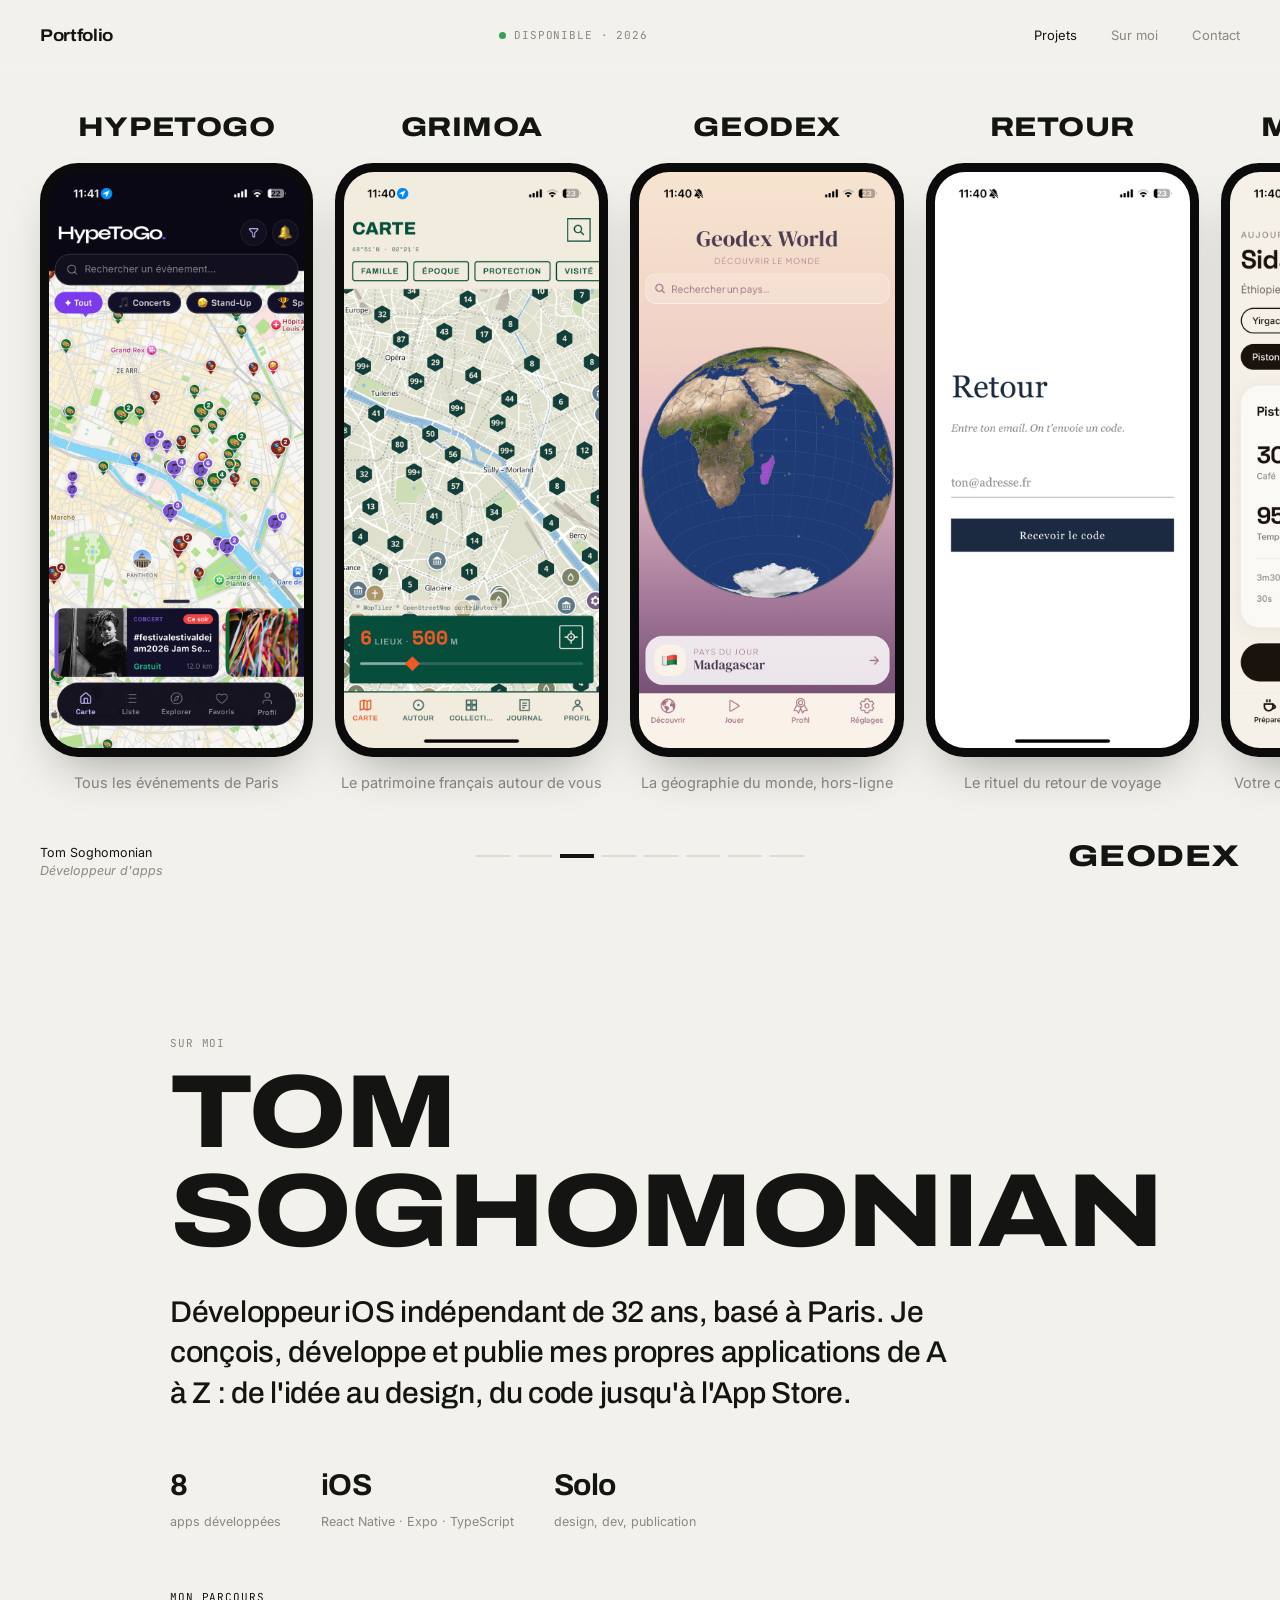
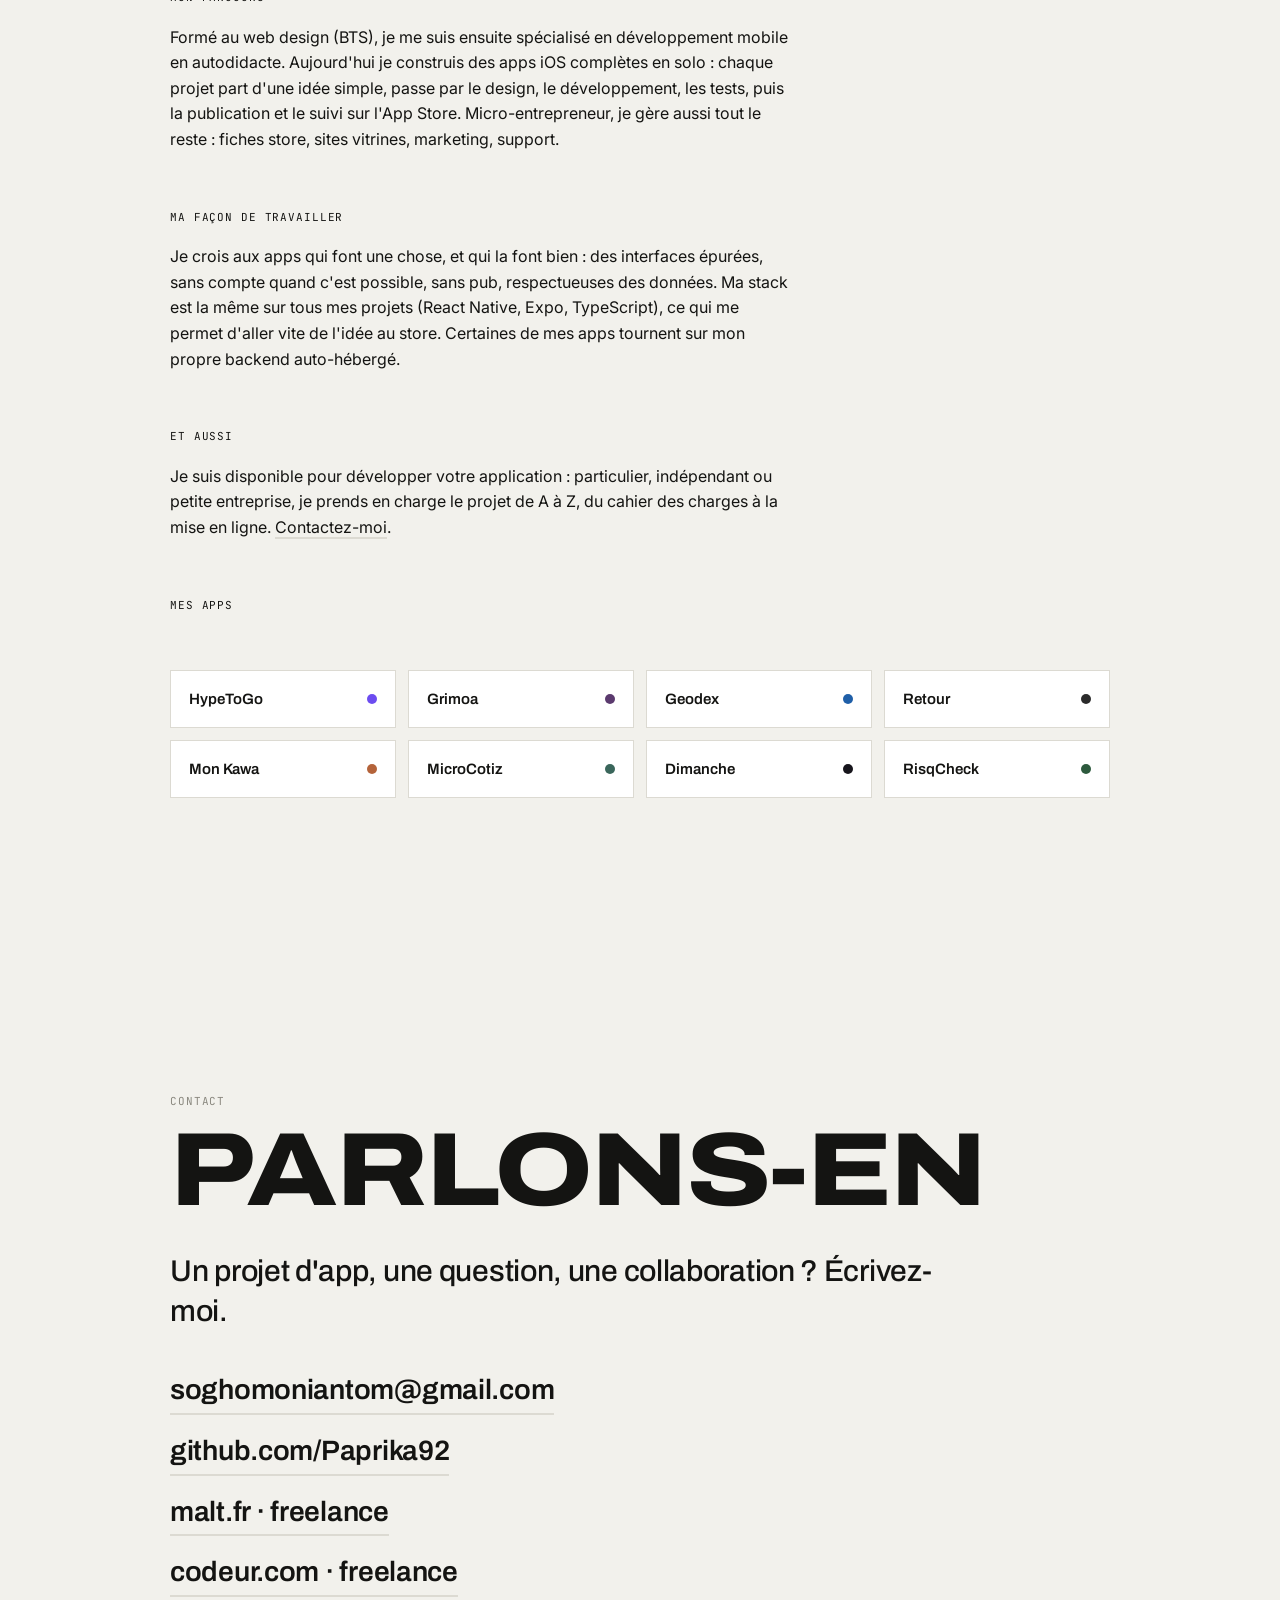
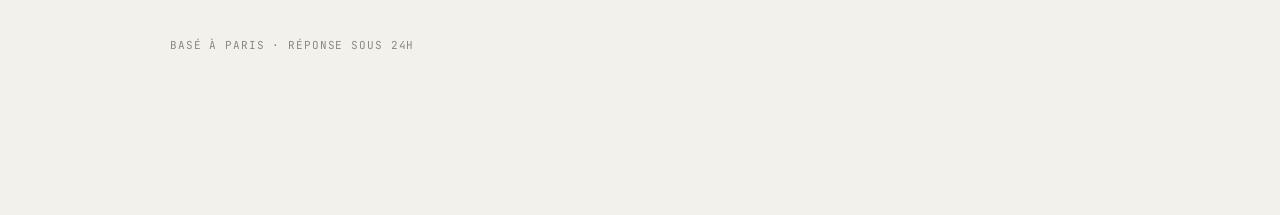
==== index.html @ f341fe70 "Suppression des tirets cadratins" ====
<!DOCTYPE html>
<html lang="fr">
<head>
<meta charset="UTF-8">
<meta name="viewport" content="width=device-width, initial-scale=1.0">
<title>Portfolio · Tom Soghomonian, développeur d'apps</title>
<meta name="description" content="Portfolio de Tom Soghomonian, développeur d'apps iOS indépendant. 8 applications publiées.">
<link rel="icon" type="image/png" sizes="32x32" href="favicon.png">
<link rel="apple-touch-icon" href="apple-touch-icon.png">
<link rel="preconnect" href="https://fonts.googleapis.com">
<link rel="preconnect" href="https://fonts.gstatic.com" crossorigin>
<link href="https://fonts.googleapis.com/css2?family=Archivo:wdth,wght@62..125,300..800&family=Inter:wght@400;500&family=JetBrains+Mono:wght@400;500&display=swap" rel="stylesheet">
<link rel="stylesheet" href="css/style.css?v=2">
</head>
<body>
<header>
  <a class="logo" href="index.html">Portfolio</a>
  <div class="status mono"><span class="dot"></span>Disponible · 2026</div>
  <nav>
    <a href="#projets" class="active">Projets</a>
    <a href="#sur-moi">Sur moi</a>
    <a href="#contact">Contact</a>
  </nav>
</header>
<main>
<section id="projets">
<div id="stage">
  <div class="rail" id="rail" aria-label="Mes applications">
<a class="card" href="apps/hypetogo.html" aria-label="HypeToGo">
  <span class="apptitle">HypeToGo</span>
  <div class="phone">
  <div class="screen"><img class="shot" src="img/hypetogo_ecran.png" alt="Écran d'accueil de HypeToGo"></div>
</div>
  <span class="tag">Tous les événements de Paris</span>
</a>
<a class="card" href="apps/grimoa.html" aria-label="Grimoa">
  <span class="apptitle">Grimoa</span>
  <div class="phone">
  <div class="screen"><img class="shot" src="img/grimoa_ecran.png" alt="Écran d'accueil de Grimoa"></div>
</div>
  <span class="tag">Le patrimoine français autour de vous</span>
</a>
<a class="card" href="apps/geodex.html" aria-label="Geodex">
  <span class="apptitle">Geodex</span>
  <div class="phone">
  <div class="screen"><img class="shot" src="img/geodex_ecran.png" alt="Écran d'accueil de Geodex"></div>
</div>
  <span class="tag">La géographie du monde, hors-ligne</span>
</a>
<a class="card" href="apps/retour.html" aria-label="Retour">
  <span class="apptitle">Retour</span>
  <div class="phone">
  <div class="screen"><img class="shot" src="img/retour_ecran.png" alt="Écran d'accueil de Retour"></div>
</div>
  <span class="tag">Le rituel du retour de voyage</span>
</a>
<a class="card" href="apps/monkawa.html" aria-label="Mon Kawa">
  <span class="apptitle">Mon Kawa</span>
  <div class="phone">
  <div class="screen"><img class="shot" src="img/monkawa_ecran.png" alt="Écran d'accueil de Mon Kawa"></div>
</div>
  <span class="tag">Votre compagnon café du quotidien</span>
</a>
<a class="card" href="apps/microcotiz.html" aria-label="MicroCotiz">
  <span class="apptitle">MicroCotiz</span>
  <div class="phone">
  <div class="screen"><img class="shot" src="img/microcotiz_ecran.png" alt="Écran d'accueil de MicroCotiz"></div>
</div>
  <span class="tag">Le compagnon des auto-entrepreneurs</span>
</a>
<a class="card" href="apps/dimanche.html" aria-label="Dimanche">
  <span class="apptitle">Dimanche</span>
  <div class="phone">
  <div class="screen"><img class="shot" src="img/dimanche_ecran.png" alt="Écran d'accueil de Dimanche"></div>
</div>
  <span class="tag">L'app qui n'ouvre que le dimanche soir</span>
</a>
<a class="card" href="apps/risqcheck.html" aria-label="RisqCheck">
  <span class="apptitle">RisqCheck</span>
  <div class="phone">
  <div class="screen"><img class="shot" src="img/risqcheck_ecran.png" alt="Écran d'accueil de RisqCheck"></div>
</div>
  <span class="tag">Les risques naturels de votre adresse</span>
</a>
  </div>
</div>
<div class="bottombar">
  <div class="who">Tom Soghomonian<br><em>Développeur d'apps</em></div>
  <div class="dashes" id="dashes"><button aria-label="Aller à HypeToGo"></button><button aria-label="Aller à Grimoa"></button><button aria-label="Aller à Geodex"></button><button aria-label="Aller à Retour"></button><button aria-label="Aller à Mon Kawa"></button><button aria-label="Aller à MicroCotiz"></button><button aria-label="Aller à Dimanche"></button><button aria-label="Aller à RisqCheck"></button></div>
  <div id="currentName">HypeToGo</div>
</div>
</section>
<section class="page" id="sur-moi">
  <span class="mono" style="color:var(--muted)">Sur moi</span>
  <h1 class="giant">Tom<br>Soghomonian</h1>
  <p class="big" style="margin-top:30px">Développeur iOS indépendant de <span id="age">32</span> ans, basé à Paris. Je conçois, développe et publie mes propres applications de A à Z : de l'idée au design, du code jusqu'à l'App Store.</p>
  <div class="facts">
    <div><strong>8</strong><span>apps développées</span></div>
    <div><strong>iOS</strong><span>React Native · Expo · TypeScript</span></div>
    <div><strong>Solo</strong><span>design, dev, publication</span></div>
  </div>
  <span class="mono sec-title">Mon parcours</span>
  <p class="desc">Formé au web design (BTS), je me suis ensuite spécialisé en développement mobile en autodidacte. Aujourd'hui je construis des apps iOS complètes en solo : chaque projet part d'une idée simple, passe par le design, le développement, les tests, puis la publication et le suivi sur l'App Store. Micro-entrepreneur, je gère aussi tout le reste : fiches store, sites vitrines, marketing, support.</p>
  <span class="mono sec-title">Ma façon de travailler</span>
  <p class="desc">Je crois aux apps qui font une chose, et qui la font bien : des interfaces épurées, sans compte quand c'est possible, sans pub, respectueuses des données. Ma stack est la même sur tous mes projets (React Native, Expo, TypeScript), ce qui me permet d'aller vite de l'idée au store. Certaines de mes apps tournent sur mon propre backend auto-hébergé.</p>
  <span class="mono sec-title">Et aussi</span>
  <p class="desc">Je suis disponible pour développer votre application : particulier, indépendant ou petite entreprise, je prends en charge le projet de A à Z, du cahier des charges à la mise en ligne. <a href="#contact" style="border-bottom:2px solid var(--line)">Contactez-moi</a>.</p>
  <span class="mono sec-title">Mes apps</span>
  <div class="applist"><a href="apps/hypetogo.html" style="--c:#6C4CF0">HypeToGo<i></i></a><a href="apps/grimoa.html" style="--c:#5B3A6E">Grimoa<i></i></a><a href="apps/geodex.html" style="--c:#1F5FA8">Geodex<i></i></a><a href="apps/retour.html" style="--c:#2B2B2B">Retour<i></i></a><a href="apps/monkawa.html" style="--c:#B4633A">Mon Kawa<i></i></a><a href="apps/microcotiz.html" style="--c:#3A665B">MicroCotiz<i></i></a><a href="apps/dimanche.html" style="--c:#17151C">Dimanche<i></i></a><a href="apps/risqcheck.html" style="--c:#2D5A3D">RisqCheck<i></i></a></div>
</section>
<section class="page" id="contact">
  <span class="mono" style="color:var(--muted)">Contact</span>
  <h1 class="giant">Parlons-en</h1>
  <p class="big" style="margin-top:30px">Un projet d'app, une question, une collaboration ? Écrivez-moi.</p>
  <div class="contactlinks">
    <a href="mailto:soghomoniantom@gmail.com">soghomoniantom@gmail.com</a>
    <a href="https://github.com/Paprika92" target="_blank" rel="noopener">github.com/Paprika92</a>
    <a href="https://www.malt.fr/profile/tomsoghomoniantom" target="_blank" rel="noopener">malt.fr · freelance</a>
    <a href="https://www.codeur.com/-tomsogho" target="_blank" rel="noopener">codeur.com · freelance</a>
  </div>
  <p class="mono" style="color:var(--muted);margin-top:40px">Basé à Paris · Réponse sous 24h</p>
</section>
</main>
<script>
const NAMES = ['HypeToGo', 'Grimoa', 'Geodex', 'Retour', 'Mon Kawa', 'MicroCotiz', 'Dimanche', 'RisqCheck'];
const rail = document.getElementById('rail');
const dashes = document.getElementById('dashes');
const currentName = document.getElementById('currentName');
[...dashes.children].forEach((b,i)=>b.addEventListener('click',()=>{
  rail.children[i].scrollIntoView({behavior:'smooth', inline:'center', block:'nearest'});
}));
function syncActive(){
  const mid = rail.scrollLeft + rail.clientWidth/2;
  let best=0, bd=Infinity;
  [...rail.children].forEach((el,i)=>{
    const c = el.offsetLeft + el.offsetWidth/2;
    const d = Math.abs(c-mid);
    if(d<bd){bd=d;best=i;}
  });
  currentName.textContent = NAMES[best];
  [...dashes.children].forEach((el,i)=>el.classList.toggle('on', i===best));
}
rail.addEventListener('scroll', ()=>requestAnimationFrame(syncActive), {passive:true});
window.addEventListener('resize', syncActive);
syncActive();
document.getElementById('age').textContent = (function(){
  const b = new Date(1994, 1, 16); // 16 février 1994
  const n = new Date();
  let a = n.getFullYear() - b.getFullYear();
  if (n.getMonth() < 1 || (n.getMonth() === 1 && n.getDate() < 16)) a--;
  return a;
})();
</script>
</body>
</html>
---- css/style.css ----
:root{
  --paper:#F2F1EC;
  --ink:#141412;
  --muted:#8A887F;
  --line:#DCDAD2;
  --accent:#141412;
  --card-h: min(66vh, 640px);
}
*{margin:0;padding:0;box-sizing:border-box}
html{scroll-behavior:smooth}
@media (prefers-reduced-motion: reduce){
  html{scroll-behavior:auto}
  *,*::before,*::after{animation:none!important;transition:none!important}
}
body{
  background:var(--paper);
  color:var(--ink);
  font-family:'Inter',sans-serif;
  font-size:15px;
  line-height:1.6;
  -webkit-font-smoothing:antialiased;
  min-height:100vh;
  display:flex;flex-direction:column;
}
a{color:inherit;text-decoration:none}
a:focus-visible,button:focus-visible{outline:2px solid var(--ink);outline-offset:3px}
.mono{font-family:'JetBrains Mono',monospace;font-size:11px;letter-spacing:.08em;text-transform:uppercase}

/* ---------- HEADER ---------- */
header{
  position:fixed;top:0;left:0;right:0;z-index:50;
  display:flex;align-items:center;justify-content:space-between;
  padding:22px 40px;
  background:linear-gradient(var(--paper) 60%, transparent);
}
.logo{
  font-family:'Archivo',sans-serif;
  font-weight:700;font-size:17px;letter-spacing:-.02em;
  font-stretch:110%;
}
.status{display:flex;align-items:center;gap:8px;color:var(--muted)}
.status .dot{width:7px;height:7px;border-radius:50%;background:#3A9D5C;animation:pulse 2.4s infinite}
@keyframes pulse{0%,100%{opacity:1}50%{opacity:.35}}
nav{display:flex;gap:34px}
nav a{font-size:13px;color:var(--muted);transition:color .2s}
nav a:hover,nav a.active{color:var(--ink)}

/* ---------- FOOTER BAR ---------- */
.bottombar{
  position:absolute;bottom:0;left:0;right:0;z-index:40;
  display:grid;grid-template-columns:1fr auto 1fr;align-items:end;
  padding:20px 40px;
  background:linear-gradient(transparent, var(--paper) 45%);
  pointer-events:none;
}
.bottombar > *{pointer-events:auto}
.who{font-size:12.5px;line-height:1.45}
.who em{font-style:italic;color:var(--muted)}
.dashes{display:flex;gap:8px;align-self:center;justify-self:center}
.dashes button{
  width:34px;height:14px;border:none;background:none;cursor:pointer;
  display:grid;align-items:center;
}
.dashes button::after{
  content:"";display:block;height:2px;background:var(--line);transition:all .3s;
}
.dashes button.on::after{height:4px;background:var(--ink)}
#currentName{
  justify-self:end;
  font-family:'Archivo',sans-serif;
  font-weight:800;font-stretch:125%;
  font-size:clamp(18px,2.4vw,30px);
  letter-spacing:.02em;text-transform:uppercase;
  white-space:nowrap;
}

/* ---------- CARROUSEL ---------- */
#projets{position:relative}
#stage{
  height:100vh;height:100svh;
  display:flex;flex-direction:column;justify-content:center;
}
.rail{
  display:flex;gap:22px;
  overflow-x:auto;
  scroll-snap-type:x mandatory;
  padding:30px 40px;
  scrollbar-width:none;
}
.rail::-webkit-scrollbar{display:none}
.card{
  flex:0 0 auto;
  scroll-snap-align:center;
  position:relative;
  display:flex;flex-direction:column;align-items:center;gap:14px;
  transition:transform .35s cubic-bezier(.2,.7,.2,1);
}
.card:hover{transform:translateY(-8px)}
.card .apptitle{
  font-family:'Archivo',sans-serif;font-weight:800;font-stretch:120%;
  font-size:clamp(19px,2.2vw,27px);letter-spacing:.02em;text-transform:uppercase;
  text-align:center;
}
.card .tag{font-size:14.5px;color:var(--muted);text-align:center;max-width:30ch}

/* ---------- PHONE MOCKUP ---------- */
.phone{
  width:calc(var(--card-h) * .46);
  height:var(--card-h);
  background:#0B0B0C;
  border-radius:38px;
  padding:9px;
  box-shadow:0 24px 50px -22px rgba(20,20,18,.4);
  position:relative;
}
.phone .screen{
  width:100%;height:100%;
  border-radius:30px;
  overflow:hidden;
  position:relative;
  background:var(--sc-bg,#fff);
}
.phone .screen img.shot{display:block;width:100%;height:100%;object-fit:cover}
/* éléments génériques des mini-écrans */

/* ---------- PAGES INTERNES ---------- */
main.page,section.page{
  flex:1;
  width:100%;max-width:1020px;margin:0 auto;
  padding:130px 40px 160px;
}
.crumb{color:var(--muted);display:inline-flex;gap:8px;align-items:center;margin-bottom:26px}
.crumb:hover{color:var(--ink)}
h1.giant{
  font-family:'Archivo',sans-serif;font-weight:800;font-stretch:118%;
  font-size:clamp(44px,9vw,104px);letter-spacing:-.02em;line-height:.95;
  text-transform:uppercase;margin:10px 0 12px;
}
.tagline{font-size:17px;color:var(--muted);max-width:44ch}
.hero-app{display:grid;grid-template-columns:1fr auto;gap:40px;align-items:center}
.hero-app .phone{--card-h:400px}
.meta{
  display:flex;flex-wrap:wrap;gap:34px;
  margin:44px 0;padding:22px 0;
  border-top:1px solid var(--line);border-bottom:1px solid var(--line);
}
.meta div span{display:block;font-size:11px;color:var(--muted);font-family:'JetBrains Mono',monospace;letter-spacing:.08em;text-transform:uppercase;margin-bottom:5px}
.meta div b{font-weight:500;font-size:14px}
.sec-title{color:var(--accent);display:block;margin:56px 0 18px}
.desc{max-width:62ch;font-size:16px}
.feat{display:grid;grid-template-columns:repeat(auto-fit,minmax(240px,1fr));gap:14px}
.feat li{
  list-style:none;padding:18px;border:1px solid var(--line);
  font-size:14px;background:#fff;
}
.feat li::before{content:"→";display:block;color:var(--accent);margin-bottom:8px;font-weight:700}
.stack{display:flex;flex-wrap:wrap;gap:10px}
.stack span{
  font-family:'JetBrains Mono',monospace;font-size:11.5px;
  padding:8px 14px;border:1px solid var(--line);border-radius:999px;background:#fff;
}
.gallery{display:grid;grid-auto-flow:column;grid-auto-columns:1fr;gap:14px}
.gallery .shot{
  aspect-ratio:9/16.5;background:var(--accent);
  display:grid;place-items:center;color:#fff;overflow:hidden;border-radius:6px;
}
.gallery .shot img{width:100%;height:100%;object-fit:cover}
.gallery .shot .ph{font-family:'JetBrains Mono',monospace;font-size:10px;letter-spacing:.1em;opacity:.55;text-transform:uppercase}
.store{
  display:inline-block;margin-top:50px;
  font-family:'Archivo',sans-serif;font-weight:700;font-size:16px;
  padding:16px 26px;border-radius:999px;
  background:var(--ink);color:var(--paper);
  transition:transform .2s;
}
.store:hover{transform:translateY(-3px)}
.store.soon{background:none;border:1px dashed var(--muted);color:var(--muted);pointer-events:none}
.pagenav{
  display:flex;justify-content:space-between;gap:20px;
  margin-top:80px;padding-top:28px;border-top:1px solid var(--line);
}
.pagenav a{font-family:'Archivo',sans-serif;font-weight:600;font-size:15px;color:var(--muted)}
.pagenav a:hover{color:var(--ink)}

/* Sur moi / Contact */
p.big{
  font-family:'Archivo',sans-serif;font-weight:500;
  font-size:clamp(20px,3vw,30px);line-height:1.35;letter-spacing:-.01em;
  max-width:26em;
}
.facts{display:flex;flex-wrap:wrap;gap:40px;margin-top:48px}
.facts div strong{display:block;font-family:'Archivo',sans-serif;font-weight:700;font-size:30px;letter-spacing:-.02em}
.facts div span{font-size:12.5px;color:var(--muted)}
.contactlinks{display:flex;flex-direction:column;gap:14px;margin-top:36px}
.contactlinks a{
  font-family:'Archivo',sans-serif;font-weight:600;font-size:clamp(20px,2.6vw,28px);
  letter-spacing:-.01em;width:fit-content;
  border-bottom:2px solid var(--line);transition:border-color .2s;
}
.contactlinks a:hover{border-color:var(--ink)}
.applist{margin-top:56px;display:grid;grid-template-columns:repeat(auto-fit,minmax(200px,1fr));gap:12px}
.applist a{
  padding:16px 18px;border:1px solid var(--line);background:#fff;
  display:flex;justify-content:space-between;align-items:center;
  font-family:'Archivo',sans-serif;font-weight:600;font-size:15px;
  transition:transform .2s;
}
.applist a:hover{transform:translateY(-3px)}
.applist a i{font-style:normal;width:10px;height:10px;border-radius:99px;background:var(--c)}

/* ---------- MOBILE ---------- */
@media (max-width:720px){
  header{padding:16px 20px}
  nav{gap:18px}
  .status{display:none}
  .rail{padding:24px 20px}
  :root{--card-h:56vh}
  .bottombar{padding:14px 20px;grid-template-columns:1fr auto}
  #currentName{display:none}
  .dashes{justify-self:end}
  .dashes button{width:20px}
  main.page,section.page{padding:110px 20px 120px}
  .gallery{grid-auto-flow:row;grid-template-columns:repeat(2,1fr)}
  .hero-app{grid-template-columns:1fr}
  .hero-app .phone{--card-h:340px;justify-self:center}
}
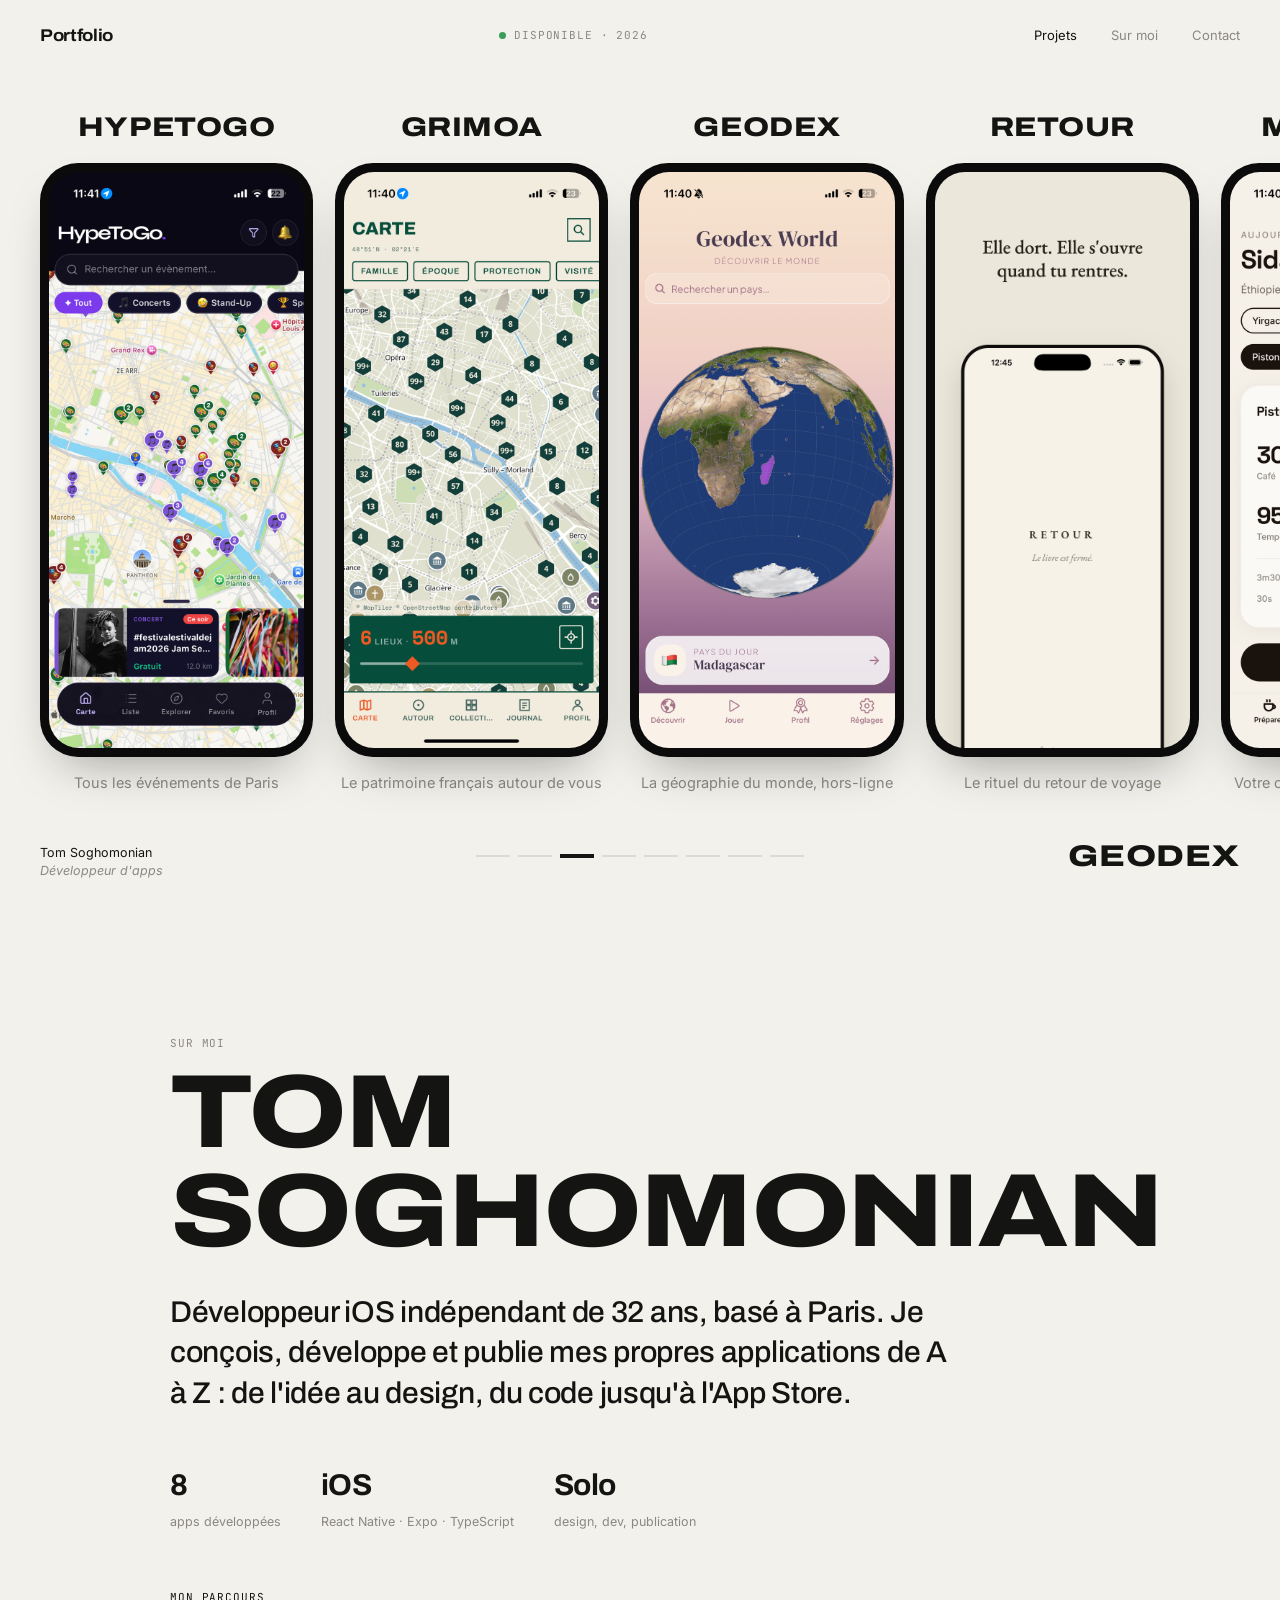
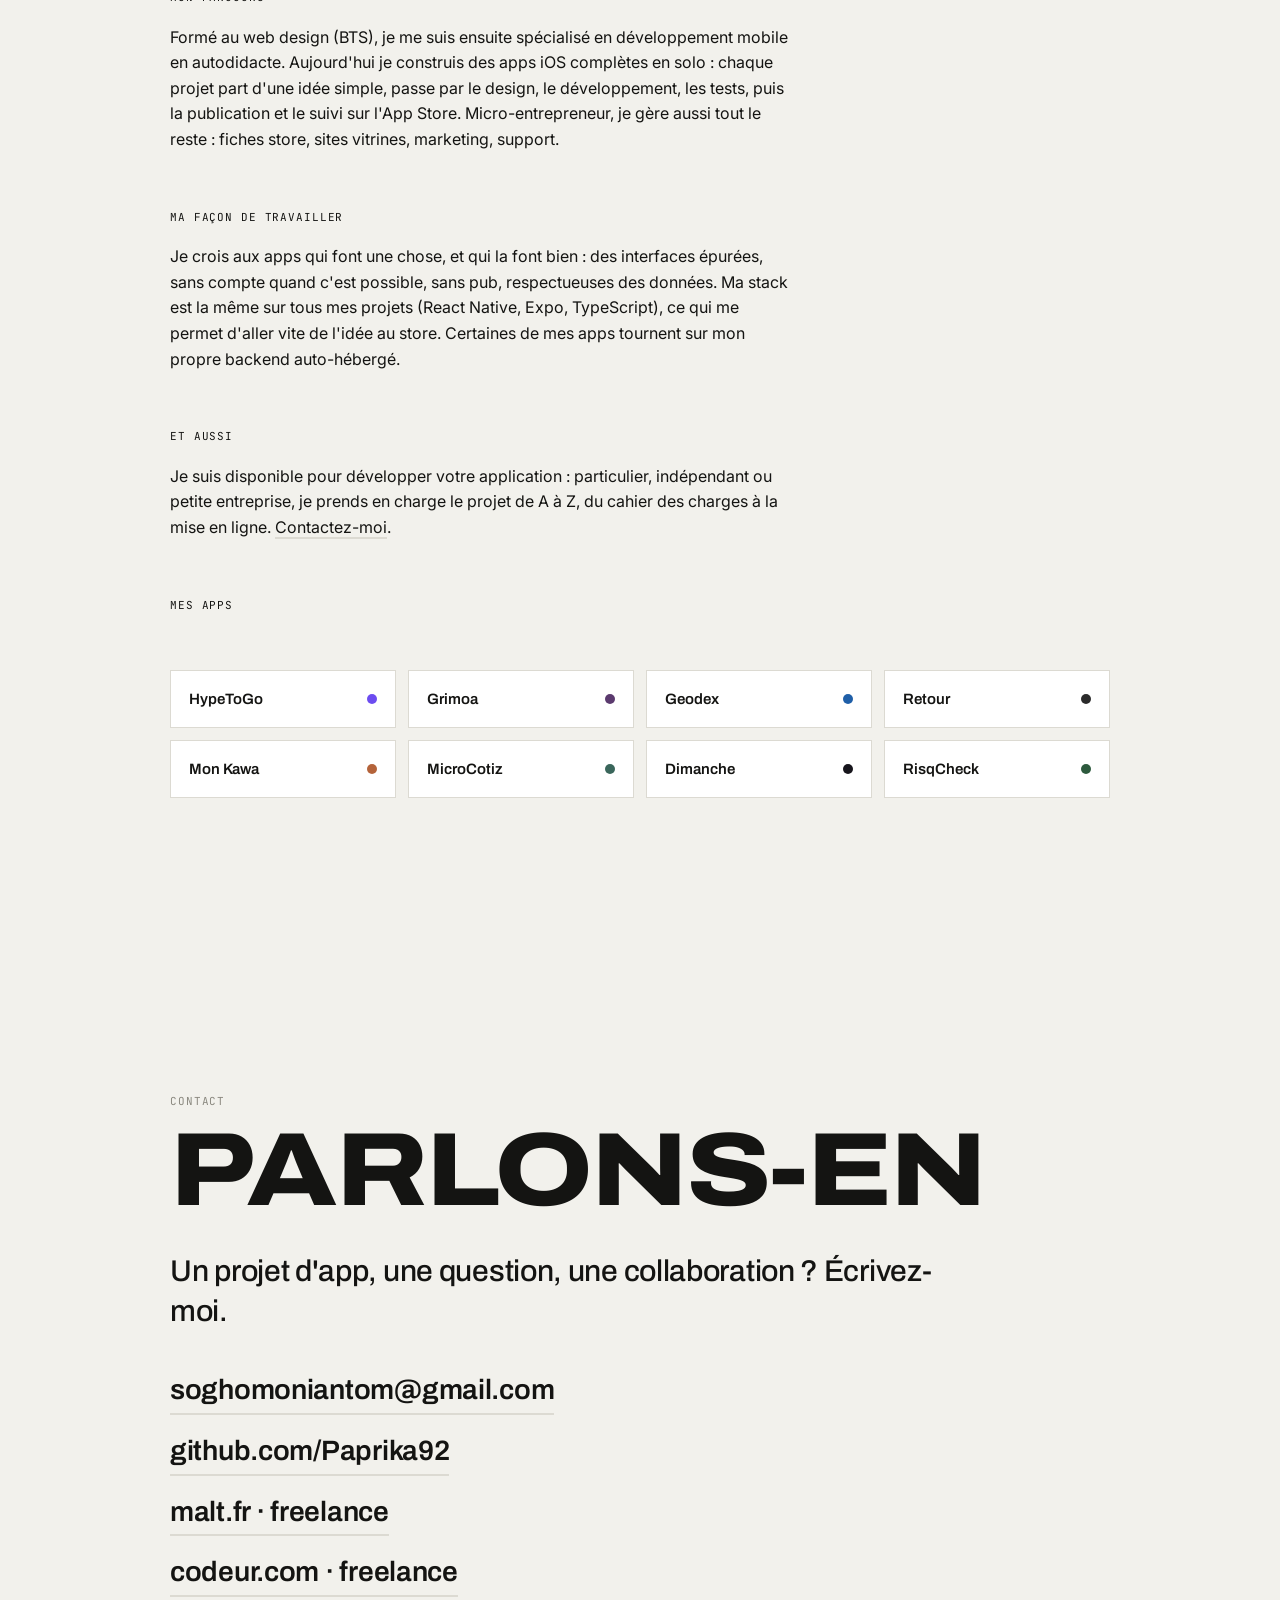
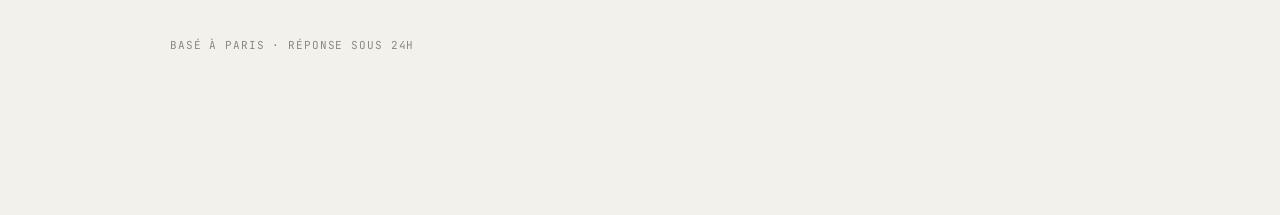
==== commit 2fc76749: "Retour v2 Le Livre : refonte page (concept, features, tags, En review, galerie) Co-Authored-By: Clau" ====
--- a/index.html
+++ b/index.html
@@ -10,7 +10,7 @@
 <link rel="preconnect" href="https://fonts.googleapis.com">
 <link rel="preconnect" href="https://fonts.gstatic.com" crossorigin>
 <link href="https://fonts.googleapis.com/css2?family=Archivo:wdth,wght@62..125,300..800&family=Inter:wght@400;500&family=JetBrains+Mono:wght@400;500&display=swap" rel="stylesheet">
-<link rel="stylesheet" href="css/style.css?v=2">
+<link rel="stylesheet" href="css/style.css?v=4">
 </head>
 <body>
 <header>
@@ -50,7 +50,7 @@
 <a class="card" href="apps/retour.html" aria-label="Retour">
   <span class="apptitle">Retour</span>
   <div class="phone">
-  <div class="screen"><img class="shot" src="img/retour_ecran.png" alt="Écran d'accueil de Retour"></div>
+  <div class="screen"><img class="shot" src="img/retour-01.png" alt="Écran d'accueil de Retour"></div>
 </div>
   <span class="tag">Le rituel du retour de voyage</span>
 </a>
--- a/css/style.css
+++ b/css/style.css
@@ -174,6 +174,8 @@
   transition:transform .2s;
 }
 .store:hover{transform:translateY(-3px)}
+.hero-cta{display:flex;flex-wrap:wrap;gap:12px;margin-top:24px}
+.hero-cta .store{margin-top:0}
 .store.soon{background:none;border:1px dashed var(--muted);color:var(--muted);pointer-events:none}
 .pagenav{
   display:flex;justify-content:space-between;gap:20px;
@@ -210,17 +212,43 @@
 
 /* ---------- MOBILE ---------- */
 @media (max-width:720px){
-  header{padding:16px 20px}
+  html,body{overflow-x:clip}
+  header{padding:14px 20px}
   nav{gap:18px}
   .status{display:none}
-  .rail{padding:24px 20px}
-  :root{--card-h:56vh}
-  .bottombar{padding:14px 20px;grid-template-columns:1fr auto}
+
+  /* Carrousel : hauteur bornée pour ne passer ni sous le header ni sous la bottombar */
+  :root{
+    --card-h:min(52vh, calc(100vh - 240px), 460px);
+    --card-h:min(52svh, calc(100svh - 240px), 460px);
+  }
+  #stage{padding:60px 0 76px}
+  .rail{padding:12px 20px}
+  .card .apptitle{font-size:18px}
+  .card .tag{font-size:13px;max-width:26ch}
+
+  /* Bottombar */
+  .bottombar{padding:12px 20px;grid-template-columns:auto 1fr;align-items:center;gap:12px}
   #currentName{display:none}
-  .dashes{justify-self:end}
-  .dashes button{width:20px}
-  main.page,section.page{padding:110px 20px 120px}
+  .who{font-size:11.5px}
+  .dashes{justify-self:end;flex-wrap:wrap;gap:6px}
+  .dashes button{width:18px}
+
+  /* Pages internes */
+  main.page,section.page{padding:96px 20px 110px}
+  h1.giant{font-size:clamp(26px,9.6vw,40px)}
+  p.big{font-size:clamp(17px,4.6vw,22px)}
+  .facts{gap:22px 28px}
+  .facts div strong{font-size:24px}
+  .meta{gap:18px 28px}
   .gallery{grid-auto-flow:row;grid-template-columns:repeat(2,1fr)}
   .hero-app{grid-template-columns:1fr}
   .hero-app .phone{--card-h:340px;justify-self:center}
-}
+  .contactlinks a{font-size:clamp(16px,5.2vw,22px);overflow-wrap:anywhere}
+}
+@media (max-width:380px){
+  nav{gap:14px}
+  .dashes{gap:5px}
+  .dashes button{width:14px}
+  .who{font-size:11px}
+}
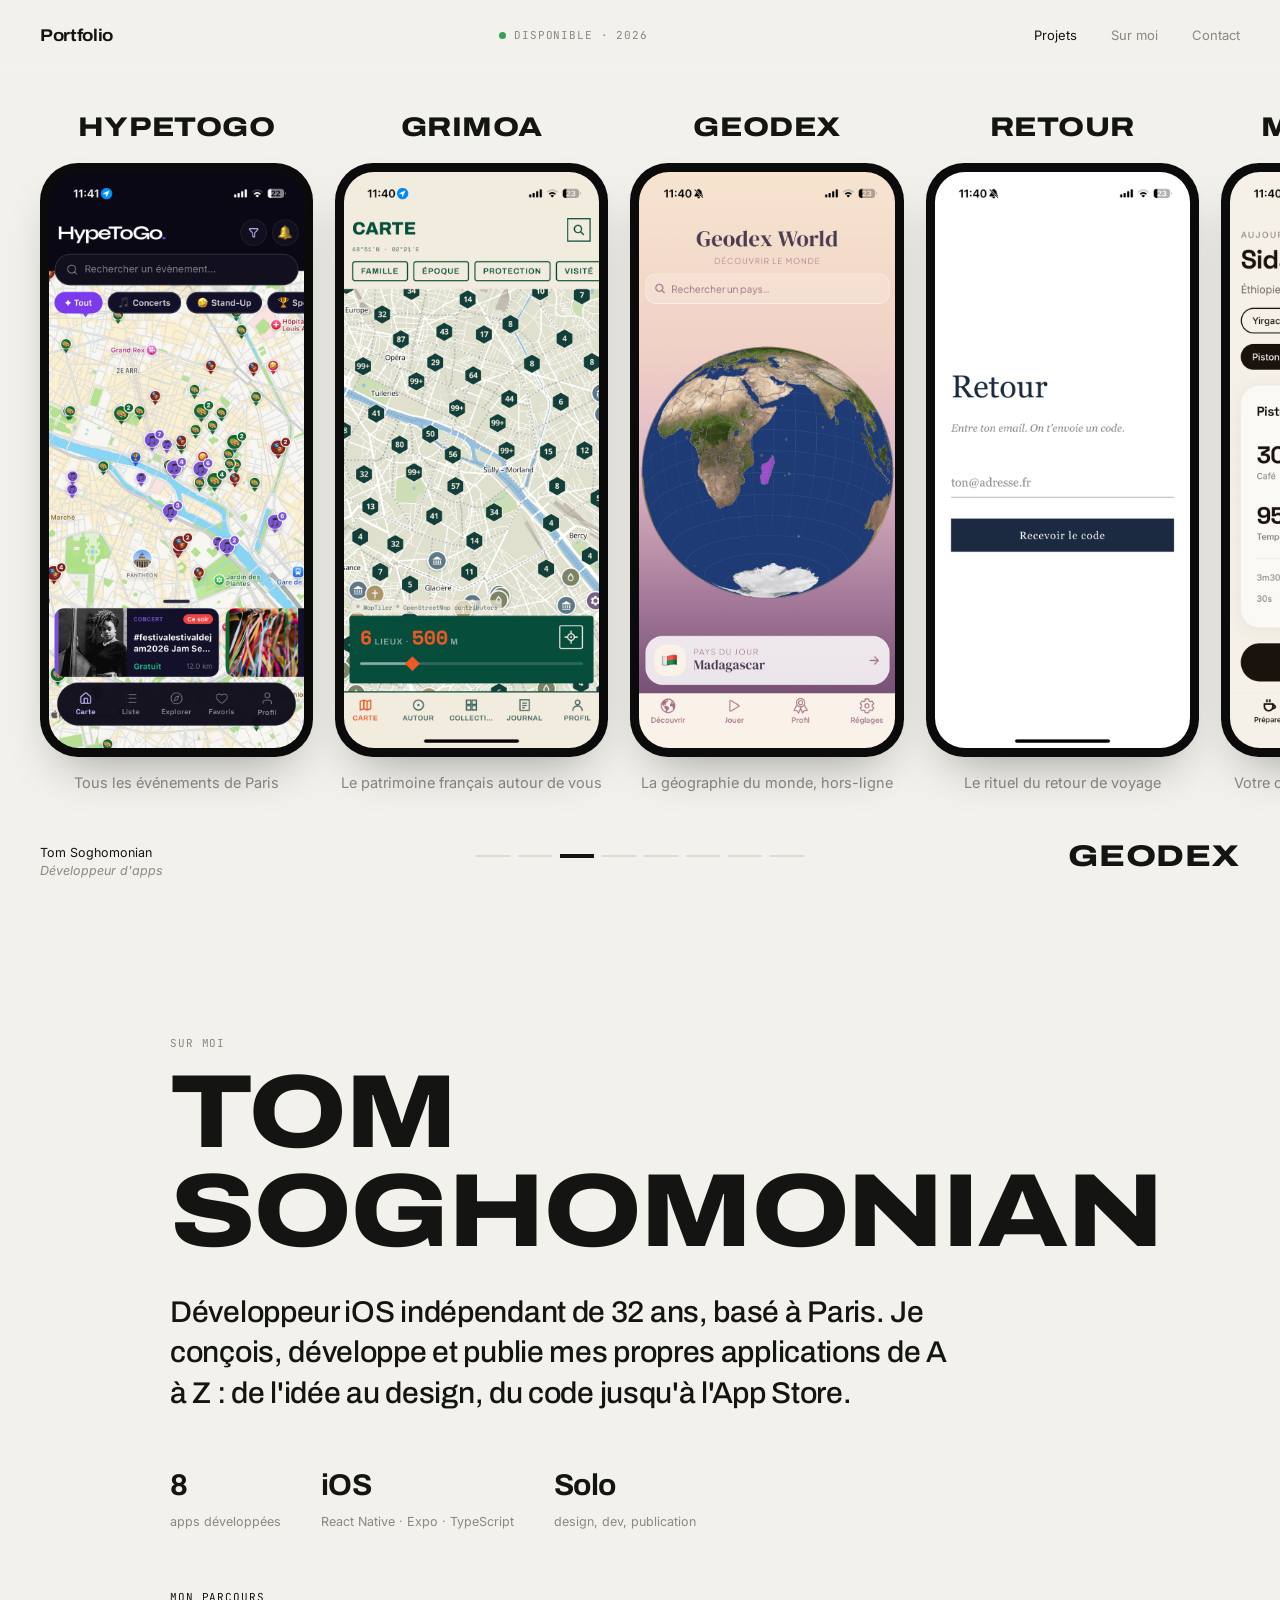
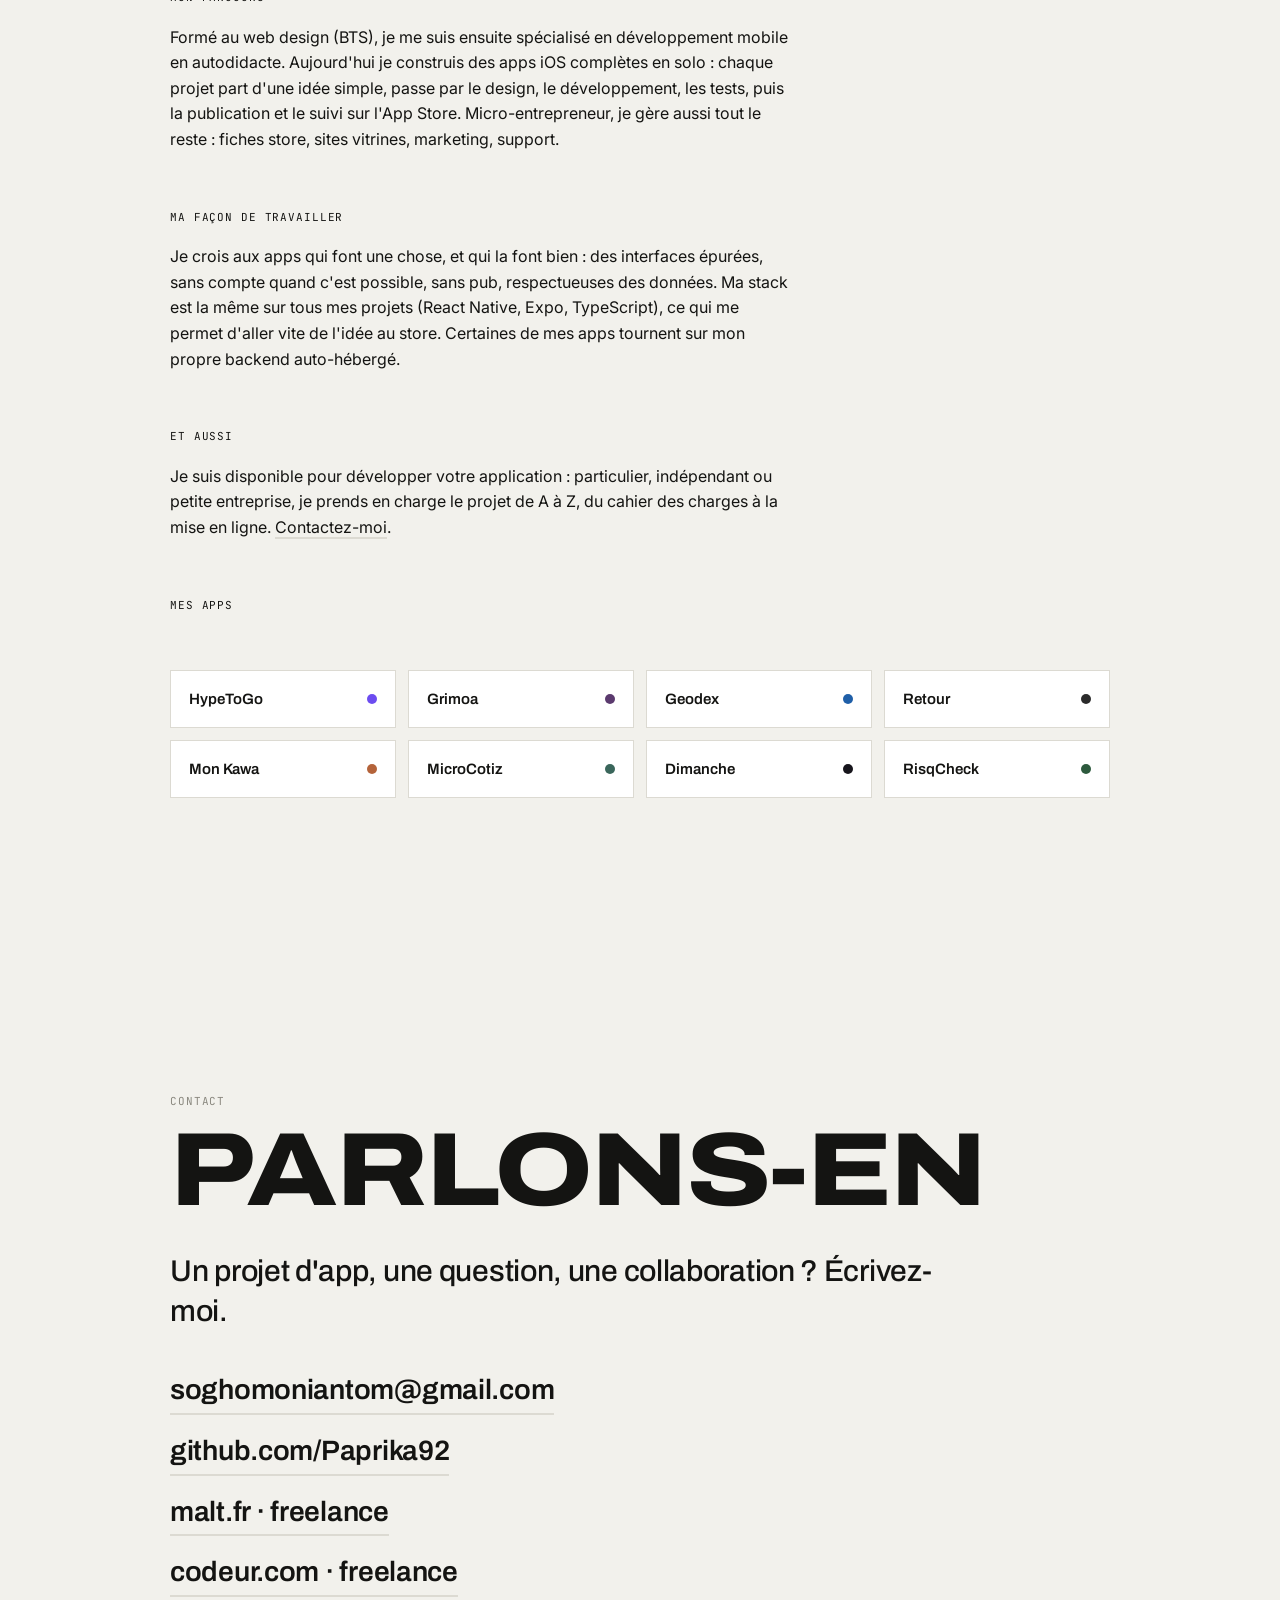
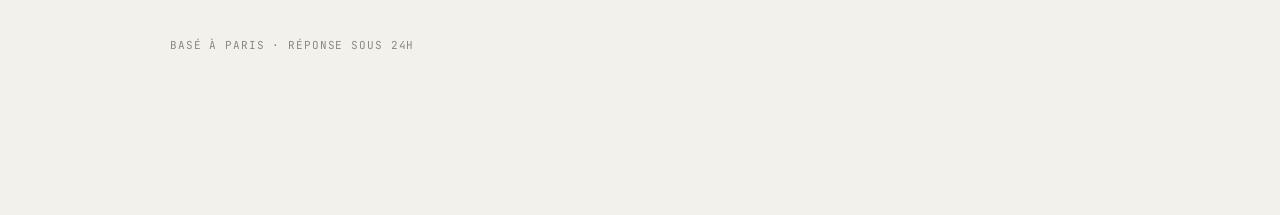
==== commit d0c8cf5c: "Retour : carrousel repasse sur le screen brut retour_ecran.png Co-Authored-By: Claude Fable 5 <norep" ====
--- a/index.html
+++ b/index.html
@@ -50,7 +50,7 @@
 <a class="card" href="apps/retour.html" aria-label="Retour">
   <span class="apptitle">Retour</span>
   <div class="phone">
-  <div class="screen"><img class="shot" src="img/retour-01.png" alt="Écran d'accueil de Retour"></div>
+  <div class="screen"><img class="shot" src="img/retour_ecran.png" alt="Écran d'accueil de Retour"></div>
 </div>
   <span class="tag">Le rituel du retour de voyage</span>
 </a>
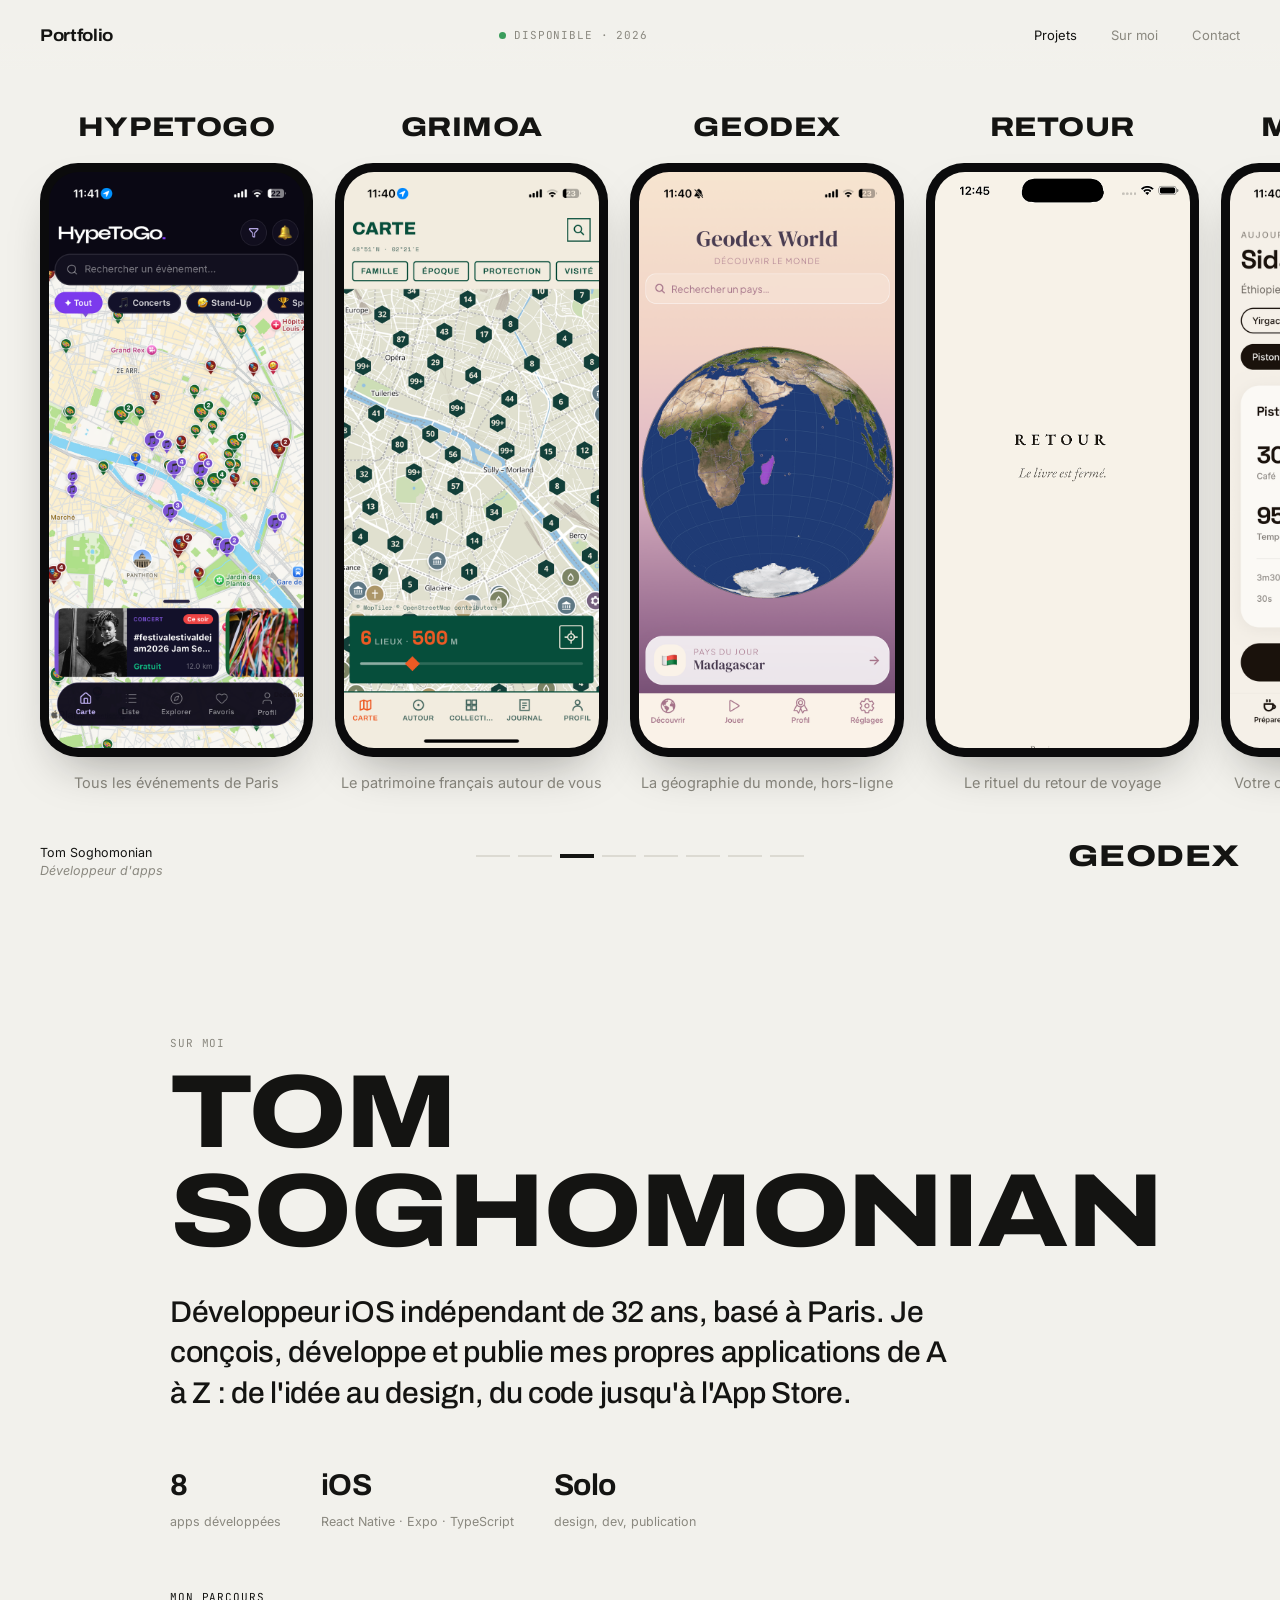
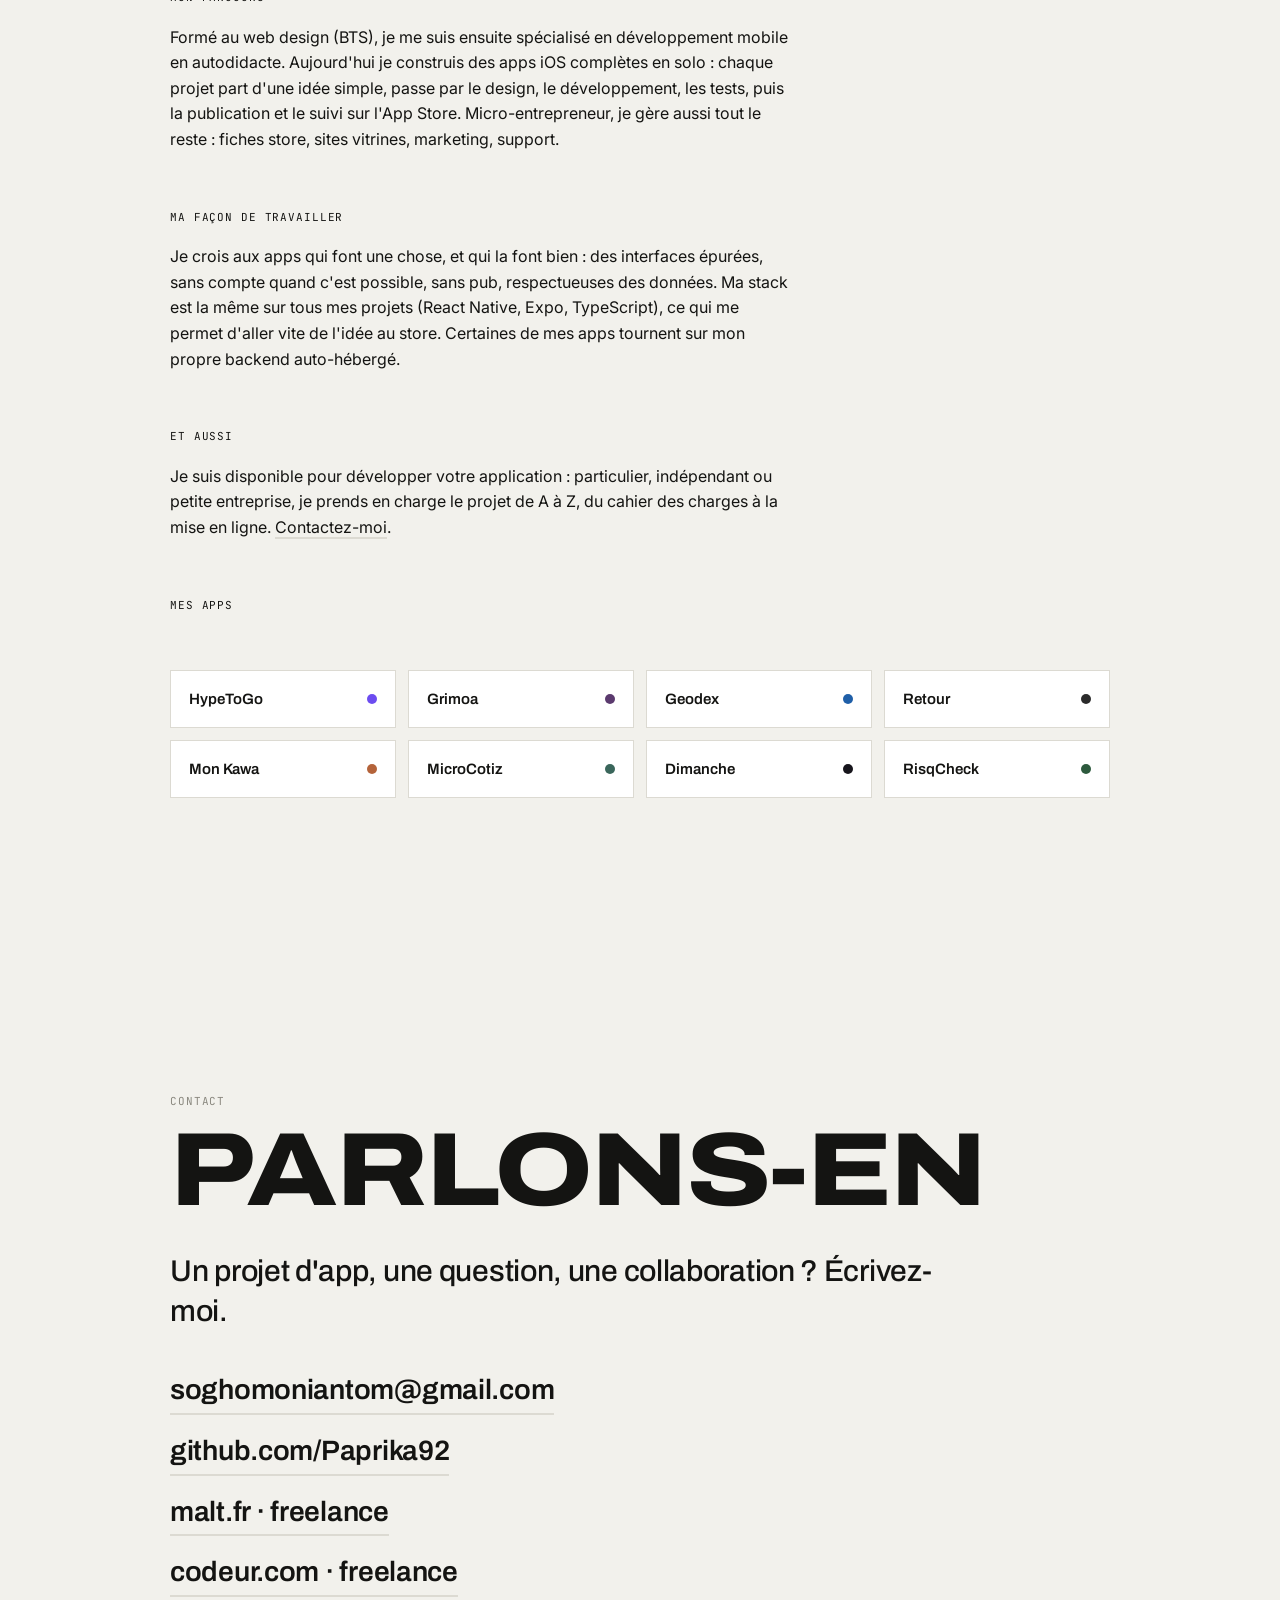
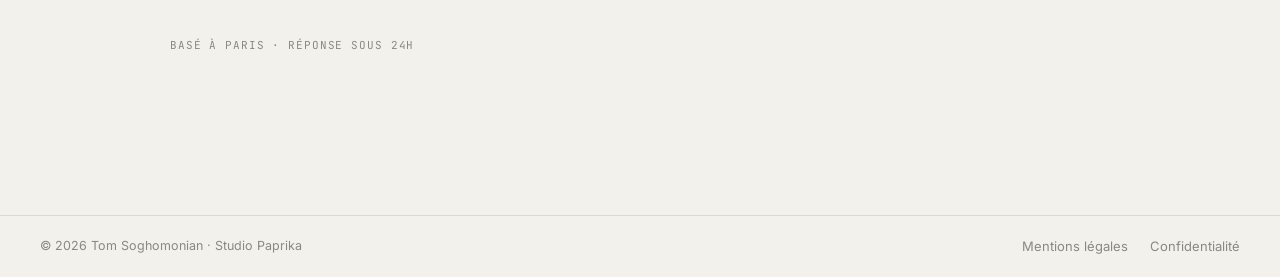
==== commit 97dbf158: "legal: mentions légales + confidentialité + liens footer Co-Authored-By: Claude Fable 5 <noreply@ant" ====
--- a/index.html
+++ b/index.html
@@ -10,7 +10,7 @@
 <link rel="preconnect" href="https://fonts.googleapis.com">
 <link rel="preconnect" href="https://fonts.gstatic.com" crossorigin>
 <link href="https://fonts.googleapis.com/css2?family=Archivo:wdth,wght@62..125,300..800&family=Inter:wght@400;500&family=JetBrains+Mono:wght@400;500&display=swap" rel="stylesheet">
-<link rel="stylesheet" href="css/style.css?v=4">
+<link rel="stylesheet" href="css/style.css?v=5">
 </head>
 <body>
 <header>
@@ -121,6 +121,13 @@
   <p class="mono" style="color:var(--muted);margin-top:40px">Basé à Paris · Réponse sous 24h</p>
 </section>
 </main>
+<footer class="sitefooter">
+  <span>© 2026 Tom Soghomonian · Studio Paprika</span>
+  <nav>
+    <a href="mentions-legales.html">Mentions légales</a>
+    <a href="confidentialite.html">Confidentialité</a>
+  </nav>
+</footer>
 <script>
 const NAMES = ['HypeToGo', 'Grimoa', 'Geodex', 'Retour', 'Mon Kawa', 'MicroCotiz', 'Dimanche', 'RisqCheck'];
 const rail = document.getElementById('rail');
--- a/css/style.css
+++ b/css/style.css
@@ -74,6 +74,17 @@
   white-space:nowrap;
 }
 
+/* ---------- FOOTER LÉGAL ---------- */
+.sitefooter{
+  display:flex;flex-wrap:wrap;gap:10px 28px;align-items:center;justify-content:space-between;
+  padding:20px 40px;
+  border-top:1px solid var(--line);
+  font-size:12.5px;color:var(--muted);
+}
+.sitefooter nav{gap:22px}
+.sitefooter a{color:var(--muted);transition:color .2s}
+.sitefooter a:hover{color:var(--ink)}
+
 /* ---------- CARROUSEL ---------- */
 #projets{position:relative}
 #stage{
@@ -236,6 +247,7 @@
 
   /* Pages internes */
   main.page,section.page{padding:96px 20px 110px}
+  .sitefooter{padding:16px 20px}
   h1.giant{font-size:clamp(26px,9.6vw,40px)}
   p.big{font-size:clamp(17px,4.6vw,22px)}
   .facts{gap:22px 28px}
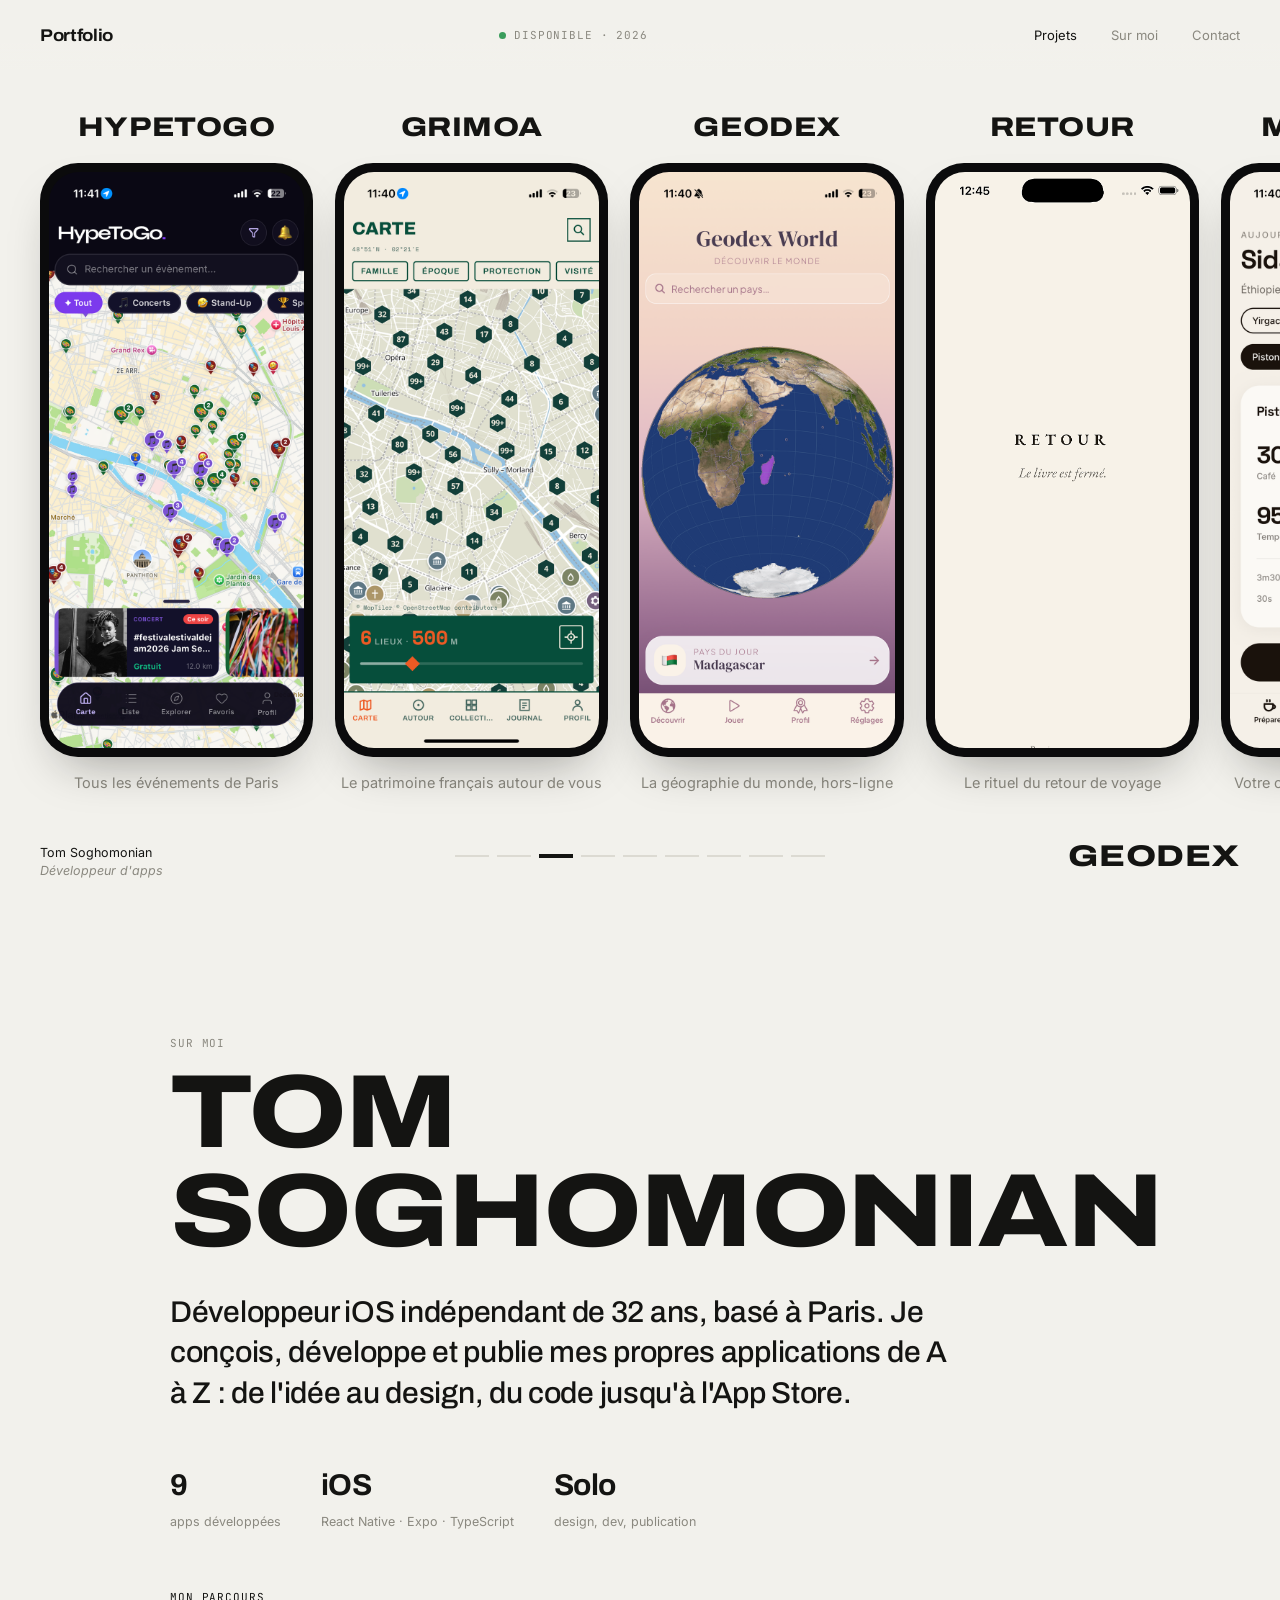
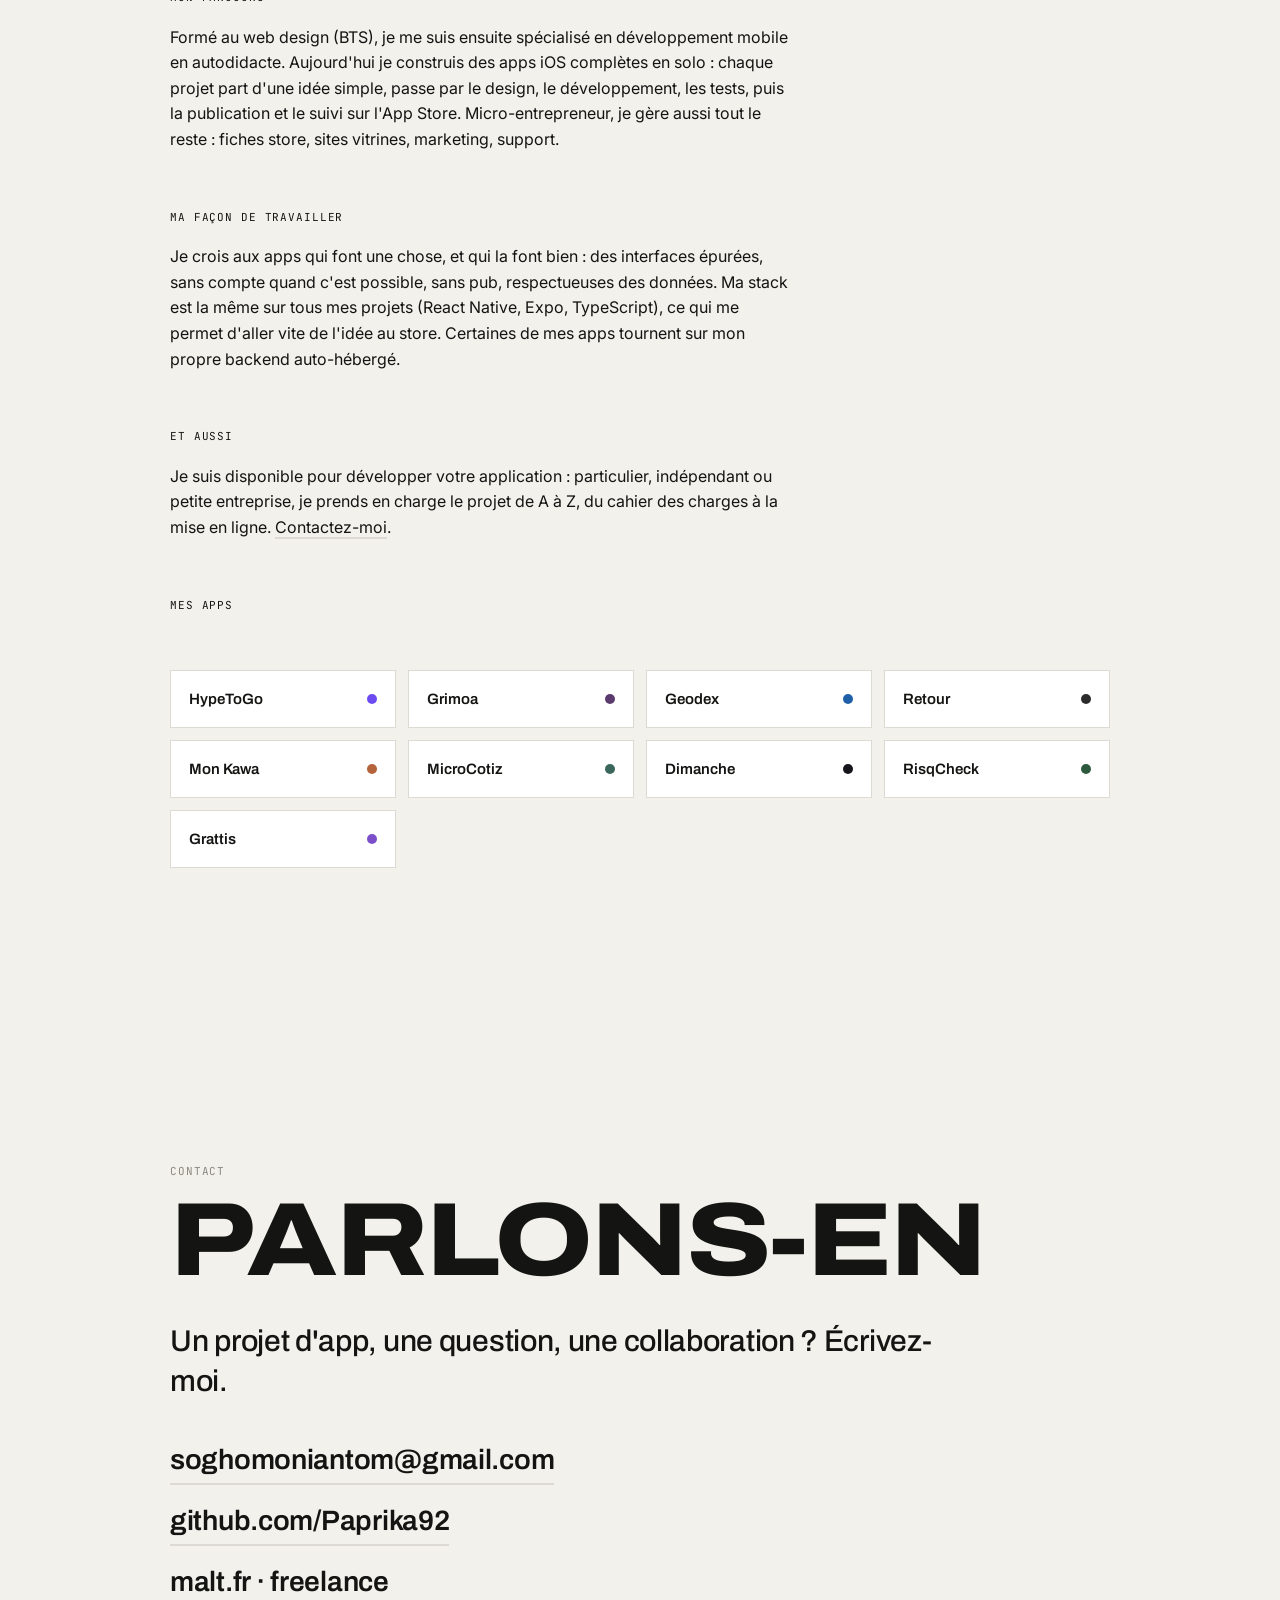
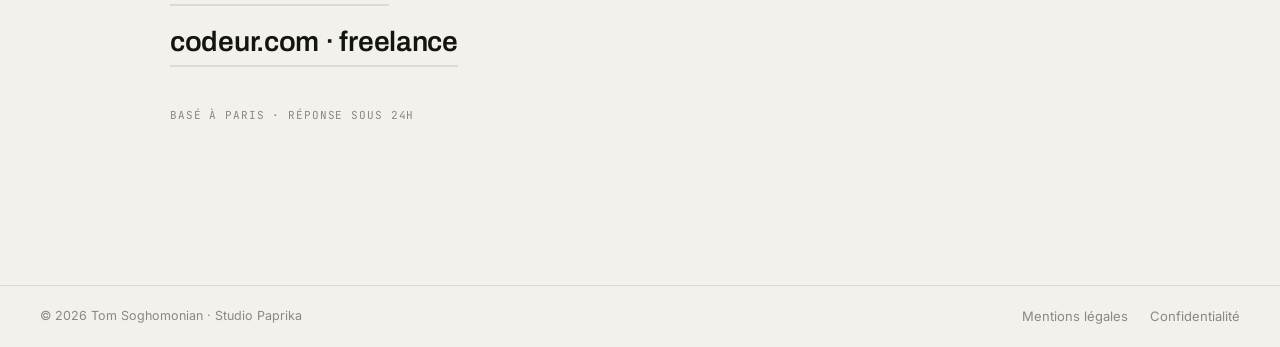
==== commit 51059b5a: "Ajout Grattis au portfolio" ====
--- a/index.html
+++ b/index.html
@@ -4,7 +4,7 @@
 <meta charset="UTF-8">
 <meta name="viewport" content="width=device-width, initial-scale=1.0">
 <title>Portfolio · Tom Soghomonian, développeur d'apps</title>
-<meta name="description" content="Portfolio de Tom Soghomonian, développeur d'apps iOS indépendant. 8 applications publiées.">
+<meta name="description" content="Portfolio de Tom Soghomonian, développeur d'apps iOS indépendant. 9 applications publiées.">
 <link rel="icon" type="image/png" sizes="32x32" href="favicon.png">
 <link rel="apple-touch-icon" href="apple-touch-icon.png">
 <link rel="preconnect" href="https://fonts.googleapis.com">
@@ -82,11 +82,18 @@
 </div>
   <span class="tag">Les risques naturels de votre adresse</span>
 </a>
+<a class="card" href="apps/grattis.html" aria-label="Grattis">
+  <span class="apptitle">Grattis</span>
+  <div class="phone">
+  <div class="screen"><img class="shot" src="img/grattis_ecran.png" alt="Écran d'accueil de Grattis"></div>
+</div>
+  <span class="tag">Offrez un ticket à gratter personnalisé</span>
+</a>
   </div>
 </div>
 <div class="bottombar">
   <div class="who">Tom Soghomonian<br><em>Développeur d'apps</em></div>
-  <div class="dashes" id="dashes"><button aria-label="Aller à HypeToGo"></button><button aria-label="Aller à Grimoa"></button><button aria-label="Aller à Geodex"></button><button aria-label="Aller à Retour"></button><button aria-label="Aller à Mon Kawa"></button><button aria-label="Aller à MicroCotiz"></button><button aria-label="Aller à Dimanche"></button><button aria-label="Aller à RisqCheck"></button></div>
+  <div class="dashes" id="dashes"><button aria-label="Aller à HypeToGo"></button><button aria-label="Aller à Grimoa"></button><button aria-label="Aller à Geodex"></button><button aria-label="Aller à Retour"></button><button aria-label="Aller à Mon Kawa"></button><button aria-label="Aller à MicroCotiz"></button><button aria-label="Aller à Dimanche"></button><button aria-label="Aller à RisqCheck"></button><button aria-label="Aller à Grattis"></button></div>
   <div id="currentName">HypeToGo</div>
 </div>
 </section>
@@ -95,7 +102,7 @@
   <h1 class="giant">Tom<br>Soghomonian</h1>
   <p class="big" style="margin-top:30px">Développeur iOS indépendant de <span id="age">32</span> ans, basé à Paris. Je conçois, développe et publie mes propres applications de A à Z : de l'idée au design, du code jusqu'à l'App Store.</p>
   <div class="facts">
-    <div><strong>8</strong><span>apps développées</span></div>
+    <div><strong>9</strong><span>apps développées</span></div>
     <div><strong>iOS</strong><span>React Native · Expo · TypeScript</span></div>
     <div><strong>Solo</strong><span>design, dev, publication</span></div>
   </div>
@@ -106,7 +113,7 @@
   <span class="mono sec-title">Et aussi</span>
   <p class="desc">Je suis disponible pour développer votre application : particulier, indépendant ou petite entreprise, je prends en charge le projet de A à Z, du cahier des charges à la mise en ligne. <a href="#contact" style="border-bottom:2px solid var(--line)">Contactez-moi</a>.</p>
   <span class="mono sec-title">Mes apps</span>
-  <div class="applist"><a href="apps/hypetogo.html" style="--c:#6C4CF0">HypeToGo<i></i></a><a href="apps/grimoa.html" style="--c:#5B3A6E">Grimoa<i></i></a><a href="apps/geodex.html" style="--c:#1F5FA8">Geodex<i></i></a><a href="apps/retour.html" style="--c:#2B2B2B">Retour<i></i></a><a href="apps/monkawa.html" style="--c:#B4633A">Mon Kawa<i></i></a><a href="apps/microcotiz.html" style="--c:#3A665B">MicroCotiz<i></i></a><a href="apps/dimanche.html" style="--c:#17151C">Dimanche<i></i></a><a href="apps/risqcheck.html" style="--c:#2D5A3D">RisqCheck<i></i></a></div>
+  <div class="applist"><a href="apps/hypetogo.html" style="--c:#6C4CF0">HypeToGo<i></i></a><a href="apps/grimoa.html" style="--c:#5B3A6E">Grimoa<i></i></a><a href="apps/geodex.html" style="--c:#1F5FA8">Geodex<i></i></a><a href="apps/retour.html" style="--c:#2B2B2B">Retour<i></i></a><a href="apps/monkawa.html" style="--c:#B4633A">Mon Kawa<i></i></a><a href="apps/microcotiz.html" style="--c:#3A665B">MicroCotiz<i></i></a><a href="apps/dimanche.html" style="--c:#17151C">Dimanche<i></i></a><a href="apps/risqcheck.html" style="--c:#2D5A3D">RisqCheck<i></i></a><a href="apps/grattis.html" style="--c:#7B4FC9">Grattis<i></i></a></div>
 </section>
 <section class="page" id="contact">
   <span class="mono" style="color:var(--muted)">Contact</span>
@@ -129,7 +136,7 @@
   </nav>
 </footer>
 <script>
-const NAMES = ['HypeToGo', 'Grimoa', 'Geodex', 'Retour', 'Mon Kawa', 'MicroCotiz', 'Dimanche', 'RisqCheck'];
+const NAMES = ['HypeToGo', 'Grimoa', 'Geodex', 'Retour', 'Mon Kawa', 'MicroCotiz', 'Dimanche', 'RisqCheck', 'Grattis'];
 const rail = document.getElementById('rail');
 const dashes = document.getElementById('dashes');
 const currentName = document.getElementById('currentName');
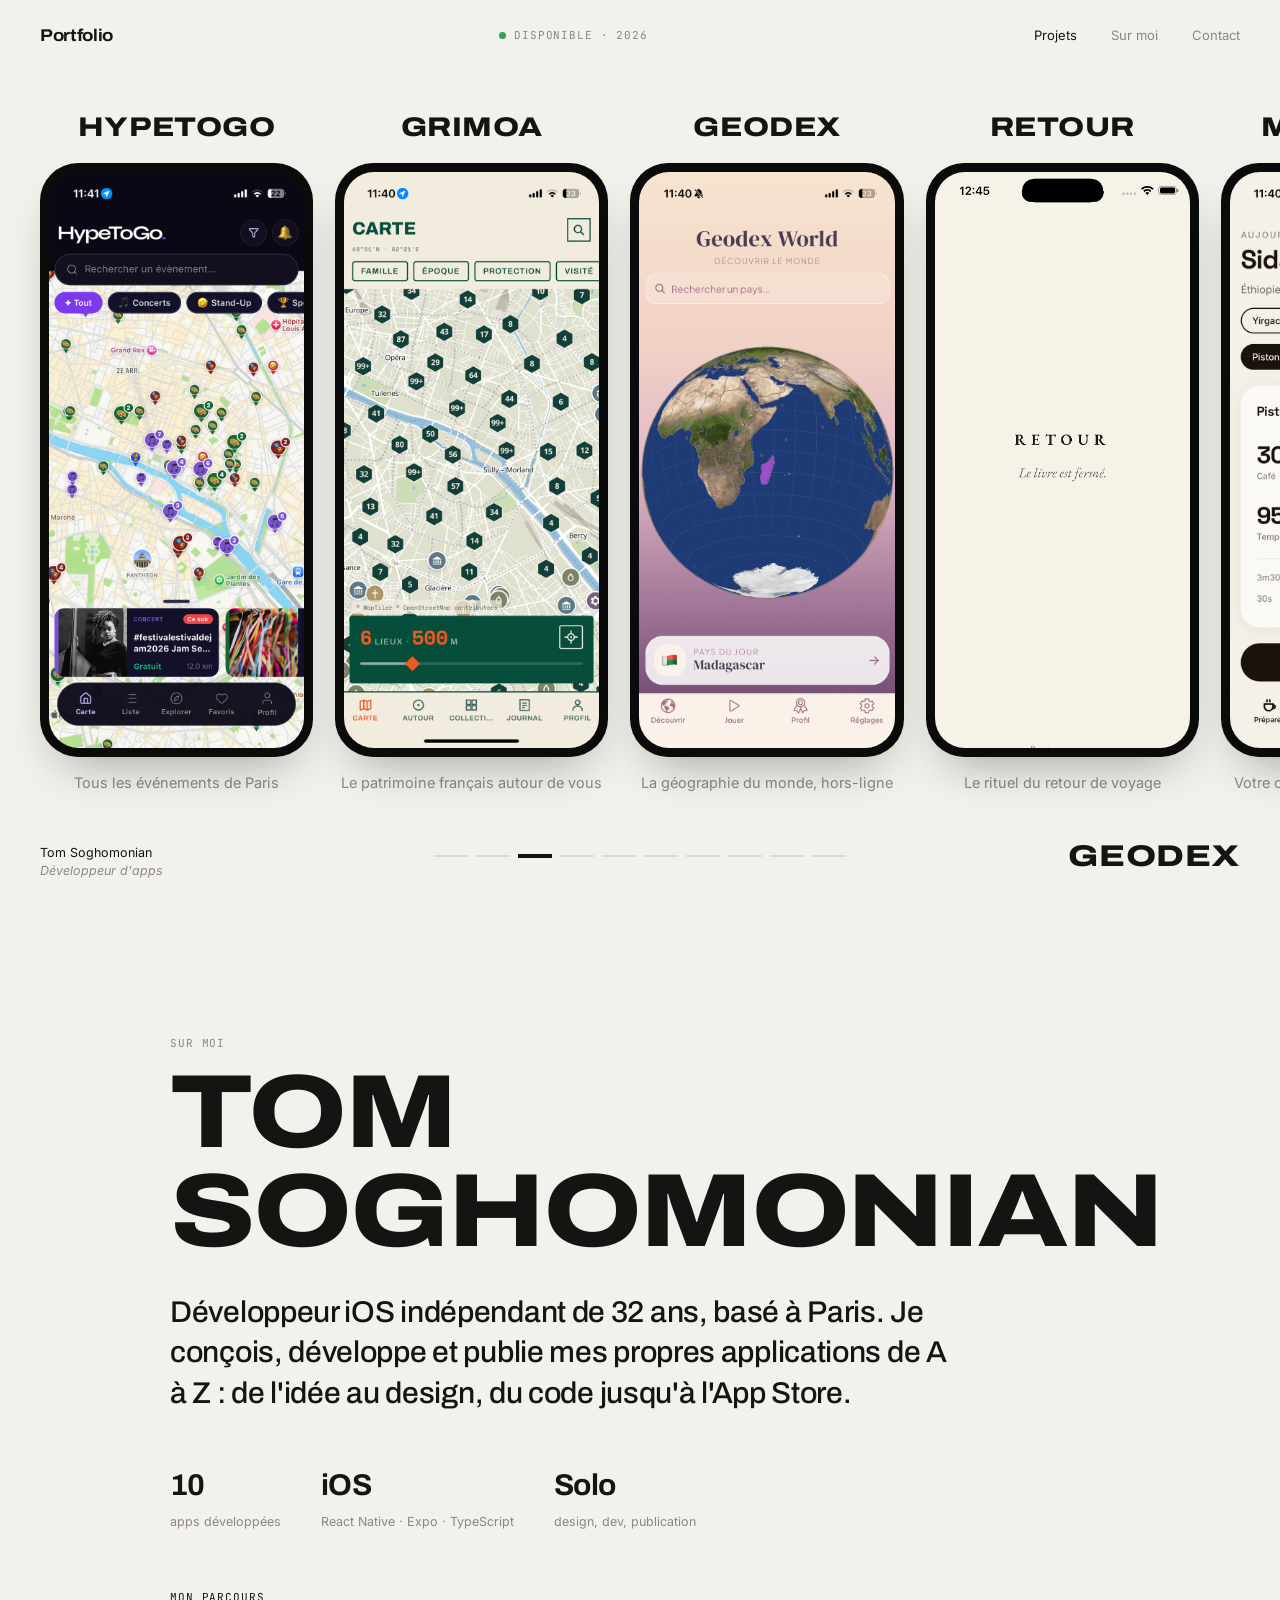
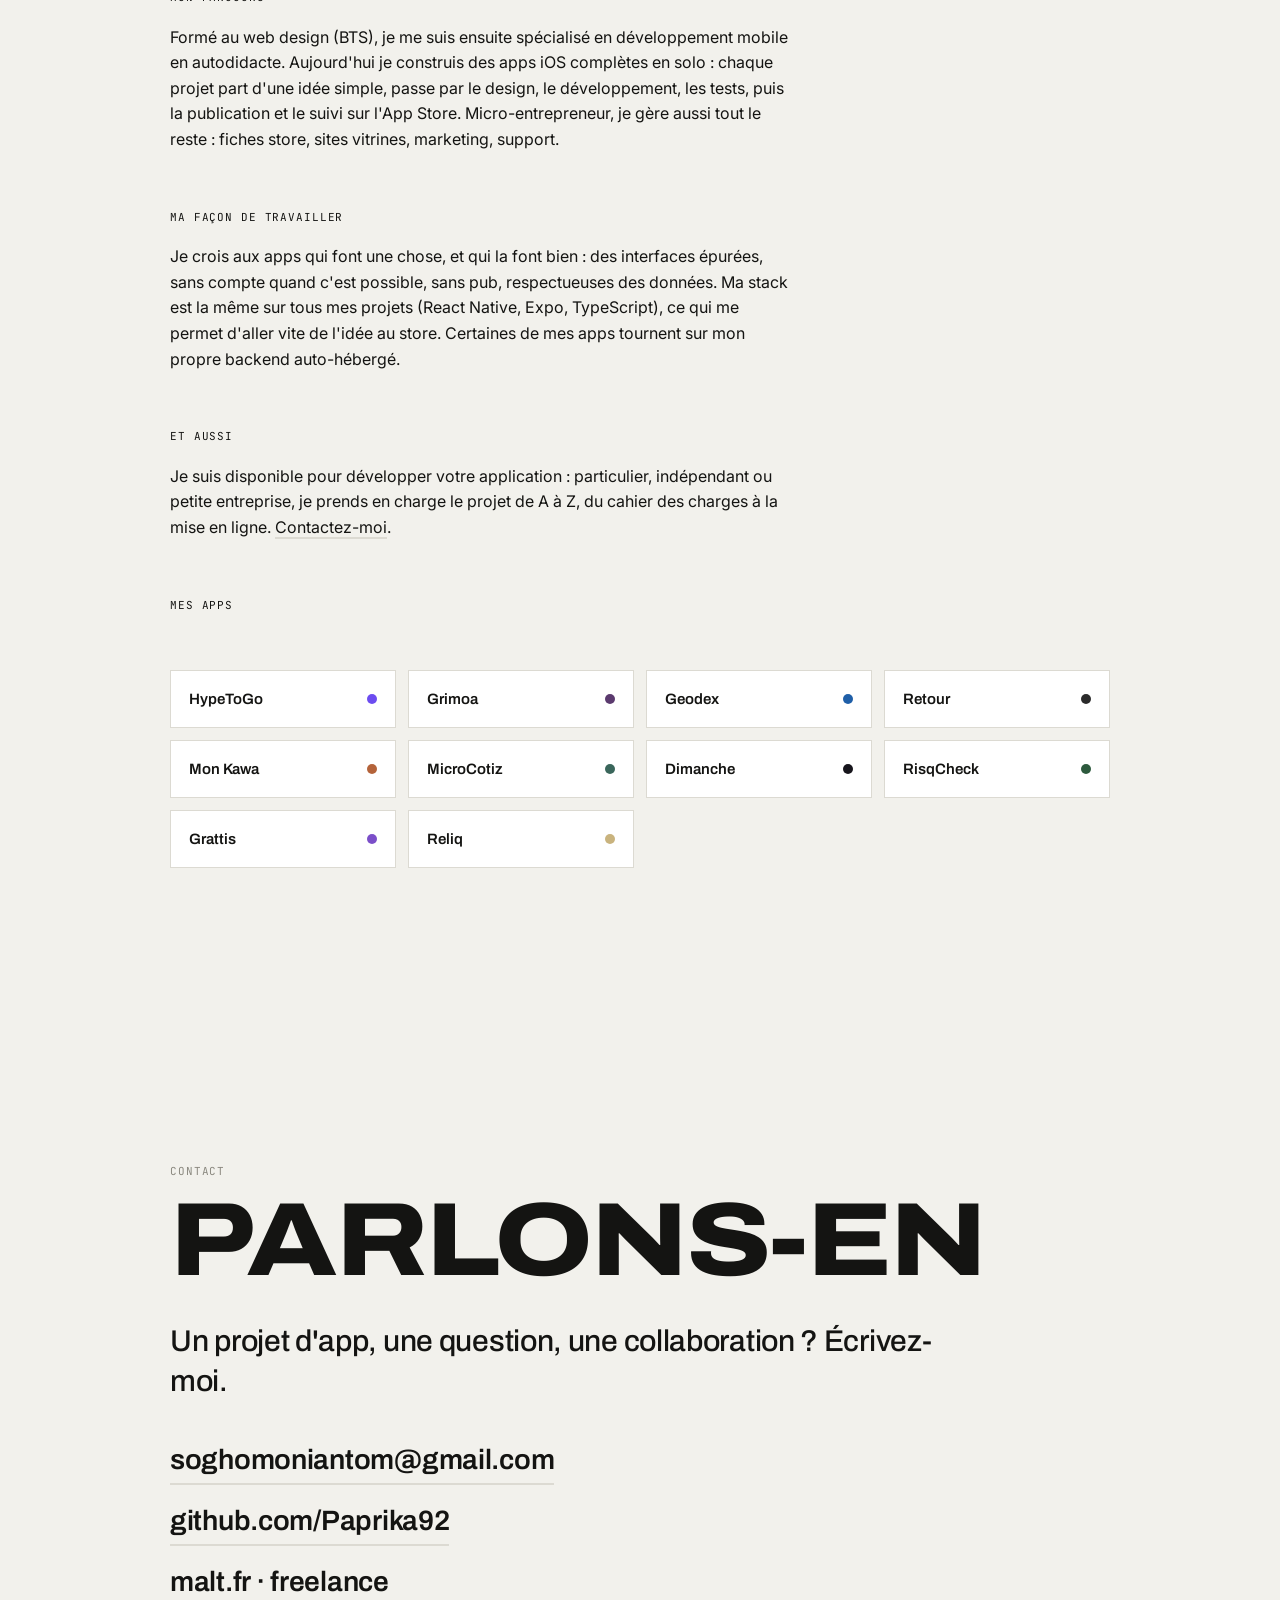
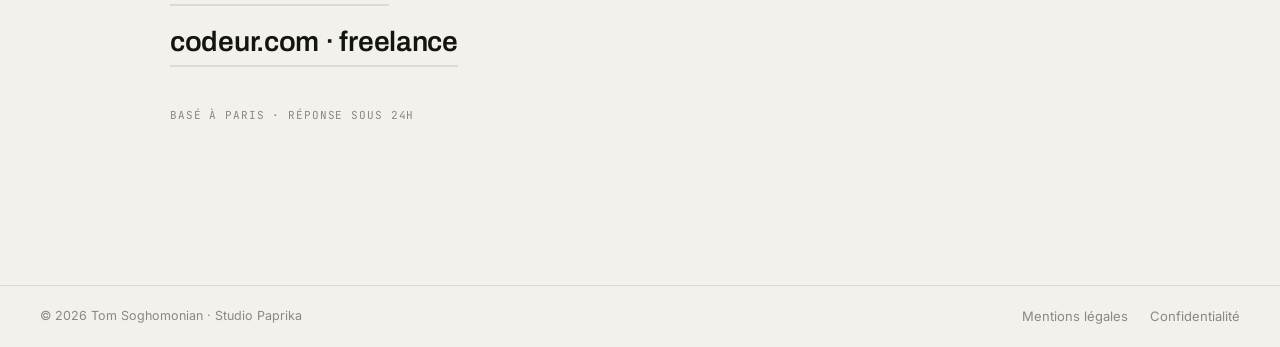
==== commit ee414b56: "Ajout Reliq au portfolio Co-Authored-By: Claude Fable 5 <noreply@anthropic.com>" ====
--- a/index.html
+++ b/index.html
@@ -4,7 +4,7 @@
 <meta charset="UTF-8">
 <meta name="viewport" content="width=device-width, initial-scale=1.0">
 <title>Portfolio · Tom Soghomonian, développeur d'apps</title>
-<meta name="description" content="Portfolio de Tom Soghomonian, développeur d'apps iOS indépendant. 9 applications publiées.">
+<meta name="description" content="Portfolio de Tom Soghomonian, développeur d'apps iOS indépendant. 10 applications publiées.">
 <link rel="icon" type="image/png" sizes="32x32" href="favicon.png">
 <link rel="apple-touch-icon" href="apple-touch-icon.png">
 <link rel="preconnect" href="https://fonts.googleapis.com">
@@ -89,11 +89,18 @@
 </div>
   <span class="tag">Offrez un ticket à gratter personnalisé</span>
 </a>
+<a class="card" href="apps/reliq.html" aria-label="Reliq">
+  <span class="apptitle">Reliq</span>
+  <div class="phone">
+  <div class="screen"><img class="shot" src="img/reliq_ecran.png" alt="Écran d'accueil de Reliq"></div>
+</div>
+  <span class="tag">La galerie de tes goûts culturels</span>
+</a>
   </div>
 </div>
 <div class="bottombar">
   <div class="who">Tom Soghomonian<br><em>Développeur d'apps</em></div>
-  <div class="dashes" id="dashes"><button aria-label="Aller à HypeToGo"></button><button aria-label="Aller à Grimoa"></button><button aria-label="Aller à Geodex"></button><button aria-label="Aller à Retour"></button><button aria-label="Aller à Mon Kawa"></button><button aria-label="Aller à MicroCotiz"></button><button aria-label="Aller à Dimanche"></button><button aria-label="Aller à RisqCheck"></button><button aria-label="Aller à Grattis"></button></div>
+  <div class="dashes" id="dashes"><button aria-label="Aller à HypeToGo"></button><button aria-label="Aller à Grimoa"></button><button aria-label="Aller à Geodex"></button><button aria-label="Aller à Retour"></button><button aria-label="Aller à Mon Kawa"></button><button aria-label="Aller à MicroCotiz"></button><button aria-label="Aller à Dimanche"></button><button aria-label="Aller à RisqCheck"></button><button aria-label="Aller à Grattis"></button><button aria-label="Aller à Reliq"></button></div>
   <div id="currentName">HypeToGo</div>
 </div>
 </section>
@@ -102,7 +109,7 @@
   <h1 class="giant">Tom<br>Soghomonian</h1>
   <p class="big" style="margin-top:30px">Développeur iOS indépendant de <span id="age">32</span> ans, basé à Paris. Je conçois, développe et publie mes propres applications de A à Z : de l'idée au design, du code jusqu'à l'App Store.</p>
   <div class="facts">
-    <div><strong>9</strong><span>apps développées</span></div>
+    <div><strong>10</strong><span>apps développées</span></div>
     <div><strong>iOS</strong><span>React Native · Expo · TypeScript</span></div>
     <div><strong>Solo</strong><span>design, dev, publication</span></div>
   </div>
@@ -113,7 +120,7 @@
   <span class="mono sec-title">Et aussi</span>
   <p class="desc">Je suis disponible pour développer votre application : particulier, indépendant ou petite entreprise, je prends en charge le projet de A à Z, du cahier des charges à la mise en ligne. <a href="#contact" style="border-bottom:2px solid var(--line)">Contactez-moi</a>.</p>
   <span class="mono sec-title">Mes apps</span>
-  <div class="applist"><a href="apps/hypetogo.html" style="--c:#6C4CF0">HypeToGo<i></i></a><a href="apps/grimoa.html" style="--c:#5B3A6E">Grimoa<i></i></a><a href="apps/geodex.html" style="--c:#1F5FA8">Geodex<i></i></a><a href="apps/retour.html" style="--c:#2B2B2B">Retour<i></i></a><a href="apps/monkawa.html" style="--c:#B4633A">Mon Kawa<i></i></a><a href="apps/microcotiz.html" style="--c:#3A665B">MicroCotiz<i></i></a><a href="apps/dimanche.html" style="--c:#17151C">Dimanche<i></i></a><a href="apps/risqcheck.html" style="--c:#2D5A3D">RisqCheck<i></i></a><a href="apps/grattis.html" style="--c:#7B4FC9">Grattis<i></i></a></div>
+  <div class="applist"><a href="apps/hypetogo.html" style="--c:#6C4CF0">HypeToGo<i></i></a><a href="apps/grimoa.html" style="--c:#5B3A6E">Grimoa<i></i></a><a href="apps/geodex.html" style="--c:#1F5FA8">Geodex<i></i></a><a href="apps/retour.html" style="--c:#2B2B2B">Retour<i></i></a><a href="apps/monkawa.html" style="--c:#B4633A">Mon Kawa<i></i></a><a href="apps/microcotiz.html" style="--c:#3A665B">MicroCotiz<i></i></a><a href="apps/dimanche.html" style="--c:#17151C">Dimanche<i></i></a><a href="apps/risqcheck.html" style="--c:#2D5A3D">RisqCheck<i></i></a><a href="apps/grattis.html" style="--c:#7B4FC9">Grattis<i></i></a><a href="apps/reliq.html" style="--c:#C9B37E">Reliq<i></i></a></div>
 </section>
 <section class="page" id="contact">
   <span class="mono" style="color:var(--muted)">Contact</span>
@@ -136,7 +143,7 @@
   </nav>
 </footer>
 <script>
-const NAMES = ['HypeToGo', 'Grimoa', 'Geodex', 'Retour', 'Mon Kawa', 'MicroCotiz', 'Dimanche', 'RisqCheck', 'Grattis'];
+const NAMES = ['HypeToGo', 'Grimoa', 'Geodex', 'Retour', 'Mon Kawa', 'MicroCotiz', 'Dimanche', 'RisqCheck', 'Grattis', 'Reliq'];
 const rail = document.getElementById('rail');
 const dashes = document.getElementById('dashes');
 const currentName = document.getElementById('currentName');
